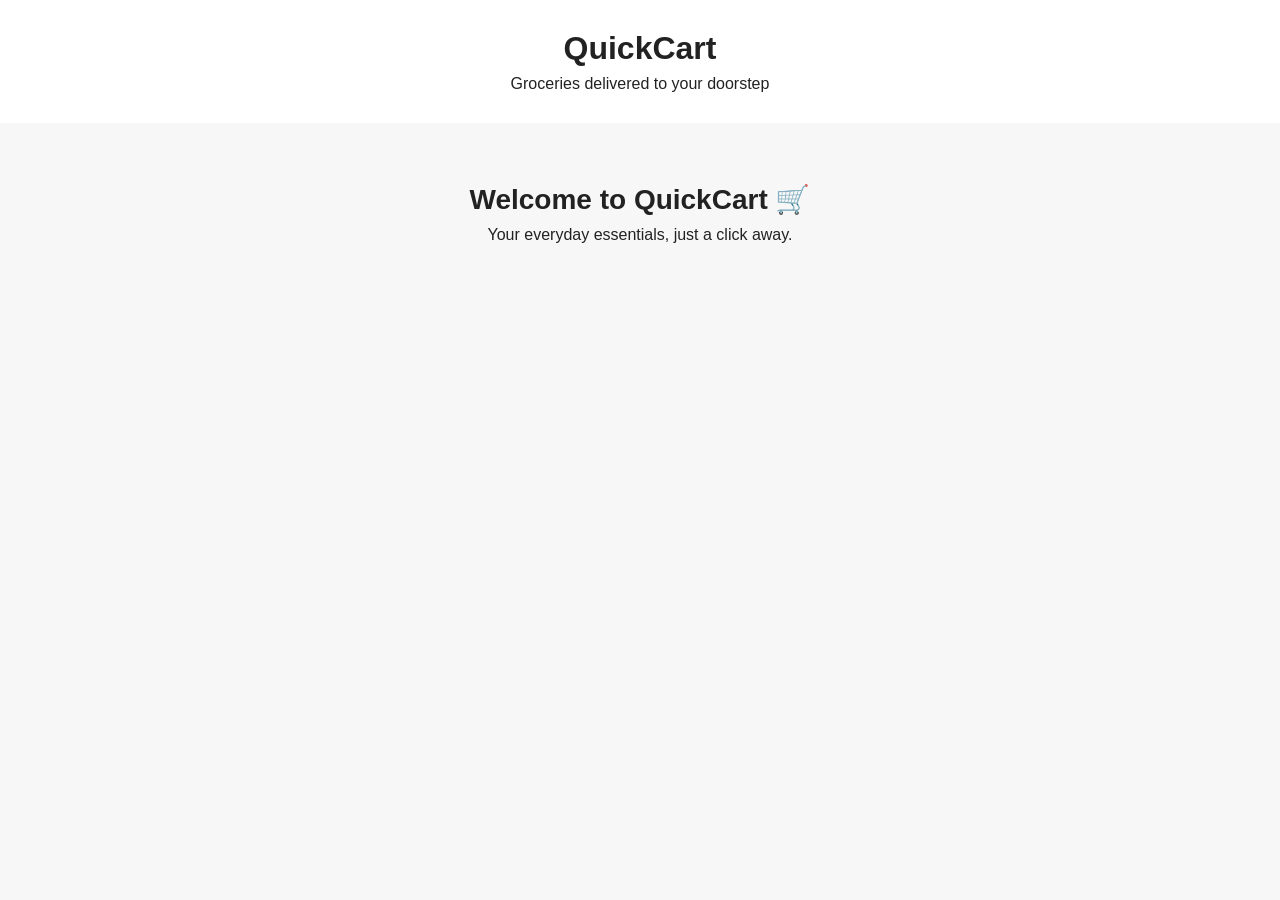
==== index.html @ c40510a3 "Rename homepage to index.html" ====
<!DOCTYPE html>
<html lang="en">
<head>
    <meta charset="UTF-8">
    <meta name="viewport" content="width=device-width, initial-scale=1.0">

    <title>QuickCart - Groceries Delivered Fast</title>

    <link rel="stylesheet" href="style.css">
</head>

<body>

    <header>
        <h1>QuickCart</h1>
        <p>Groceries delivered to your doorstep</p>
    </header>

    <main>
        <h2>Welcome to QuickCart 🛒</h2>
        <p>Your everyday essentials, just a click away.</p>
    </main>

    <script src="script.js"></script>
</body>
</html>
---- style.css ----
* {
    margin: 0;
    padding: 0;
    box-sizing: border-box;
}

body {
    font-family: Arial, sans-serif;
    background-color: #f7f7f7;
    color: #222;
}

header {
    padding: 30px;
    text-align: center;
    background-color: white;
}

header h1 {
    font-size: 32px;
}

header p {
    margin-top: 8px;
}

main {
    text-align: center;
    padding: 60px 20px;
}

main h2 {
    font-size: 28px;
    margin-bottom: 10px;
}
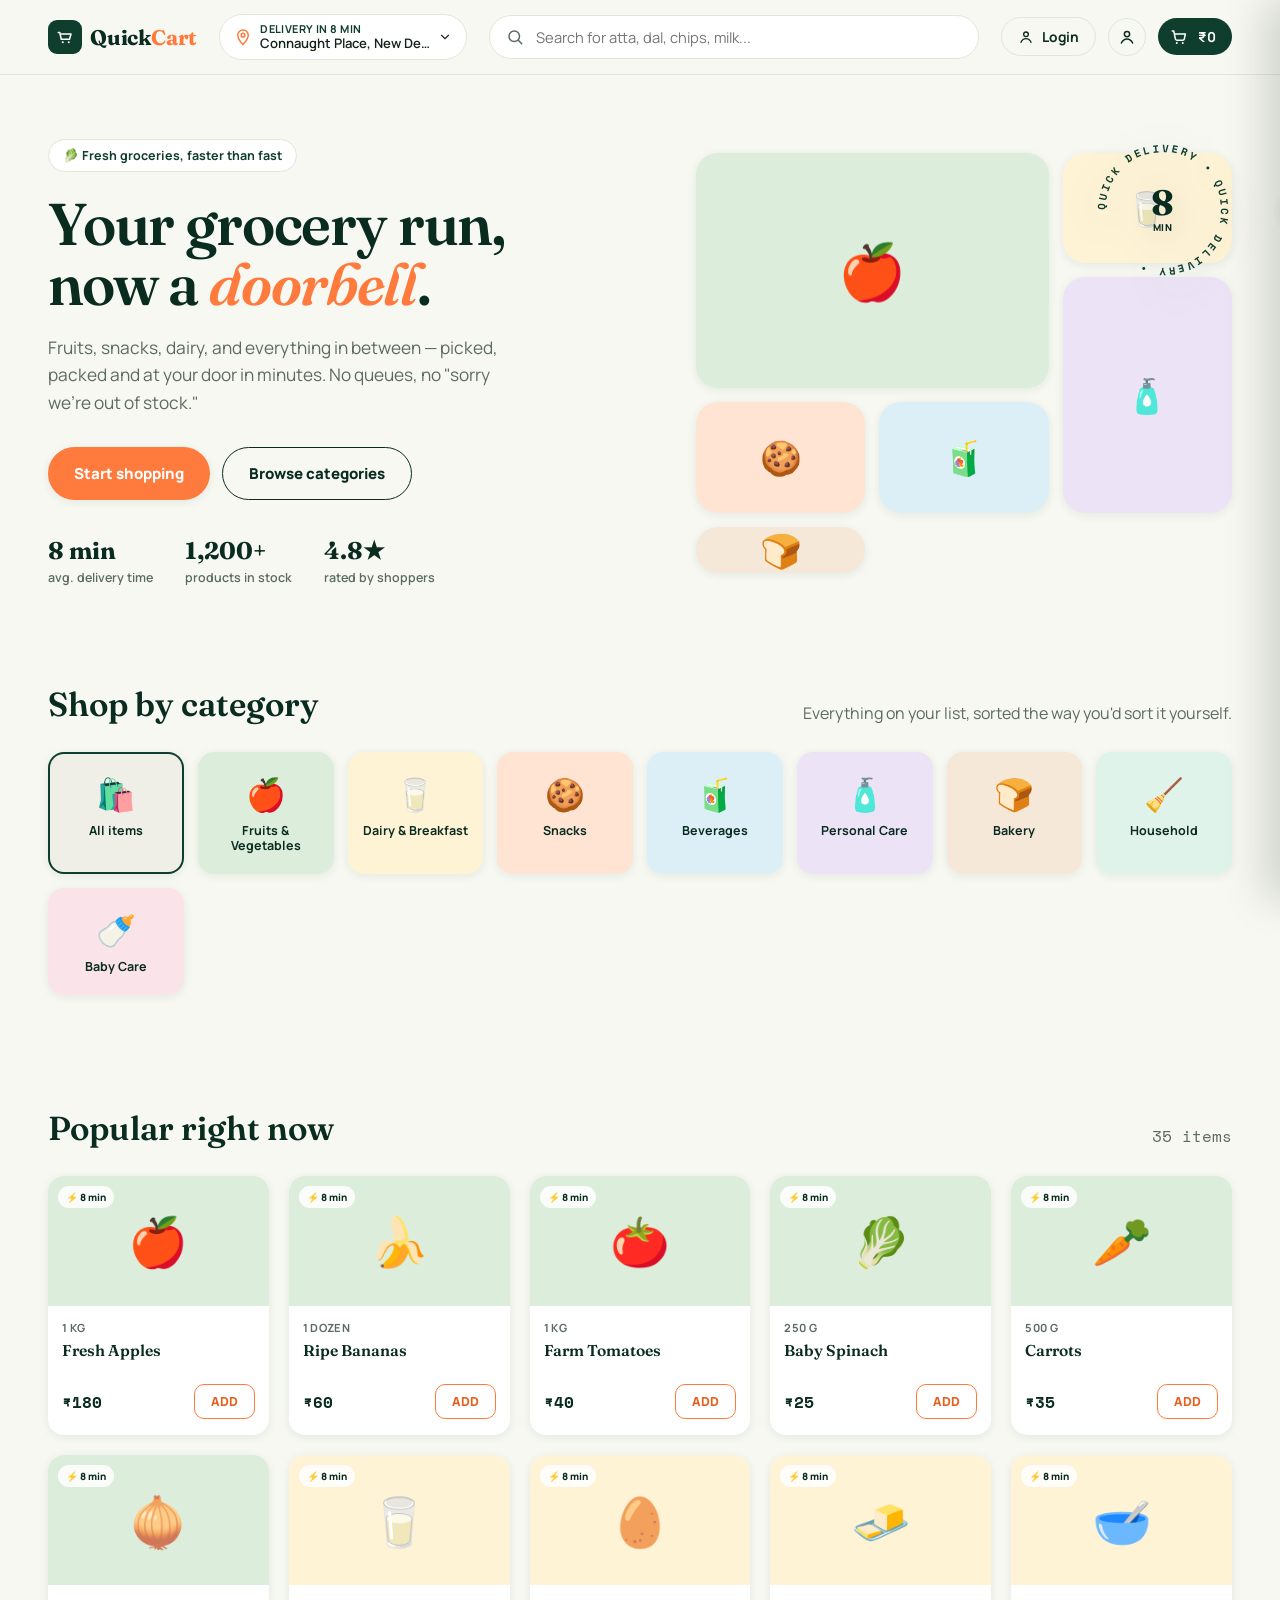
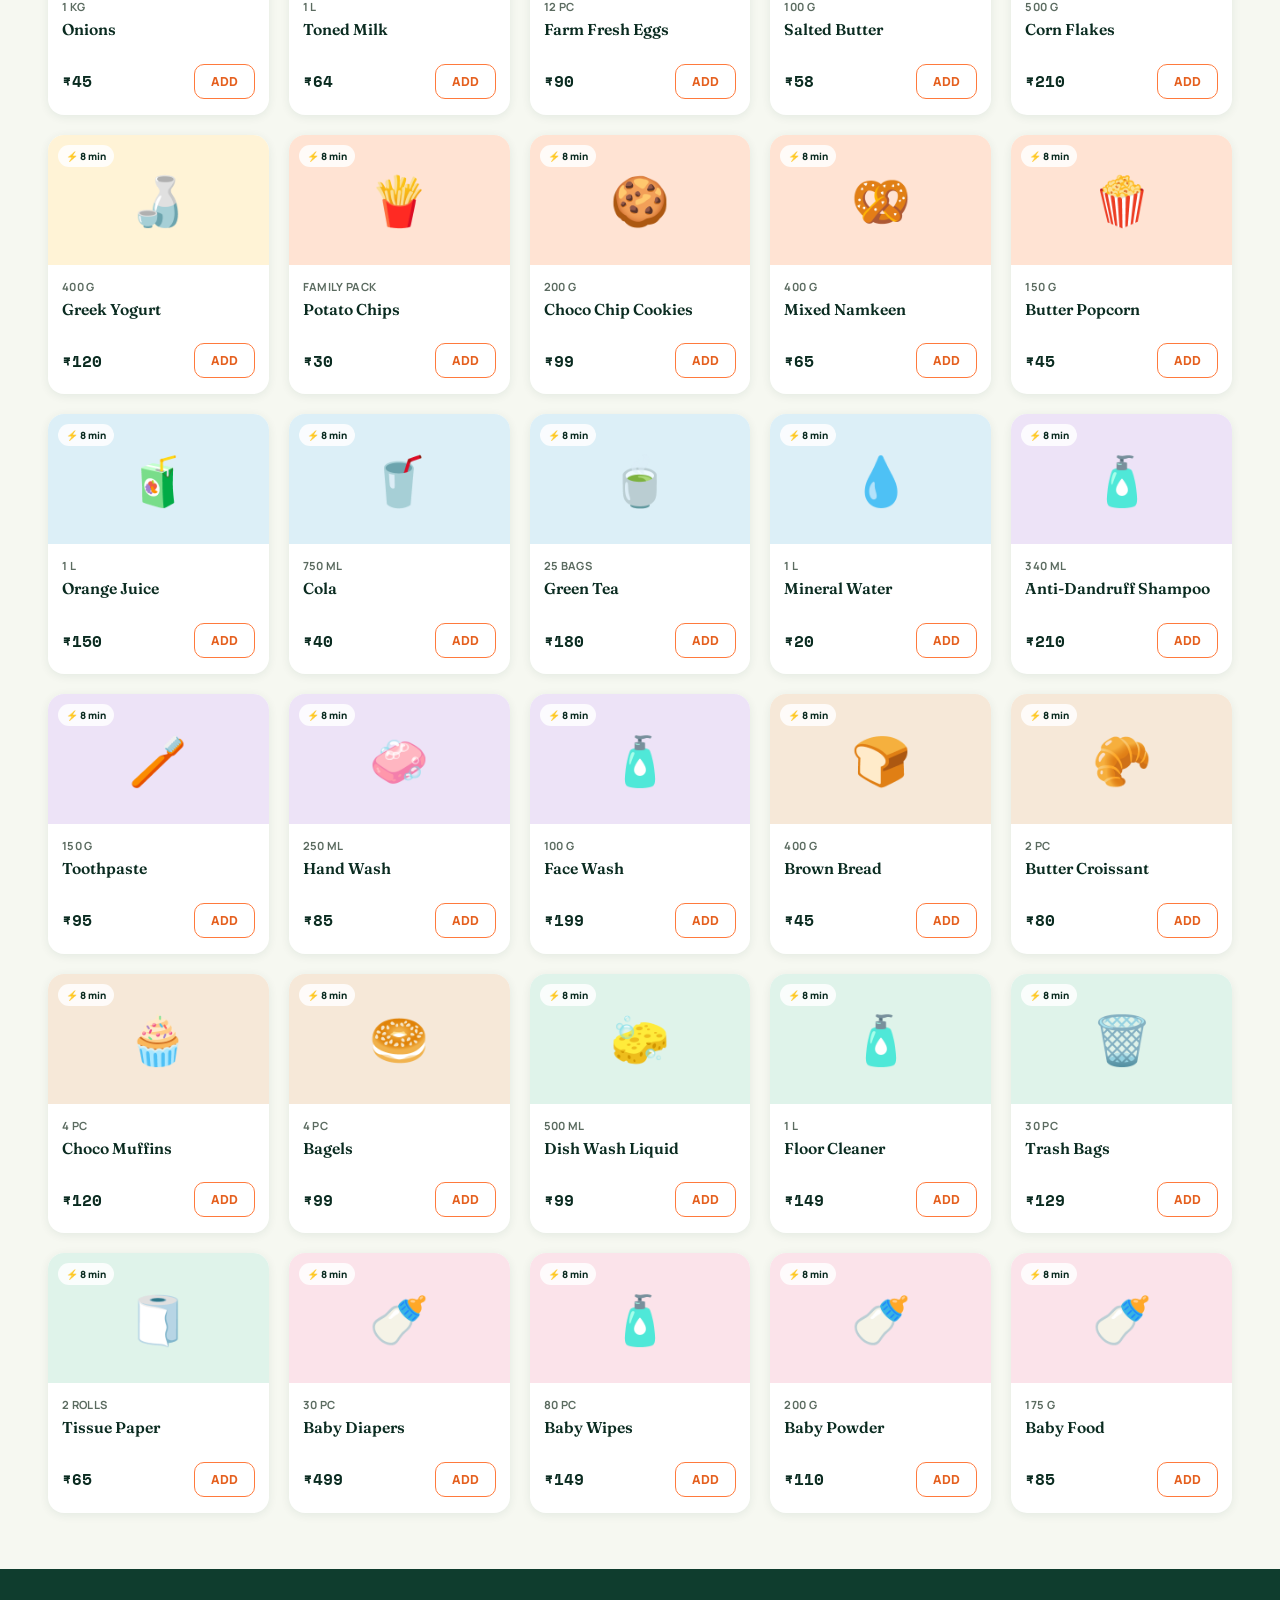
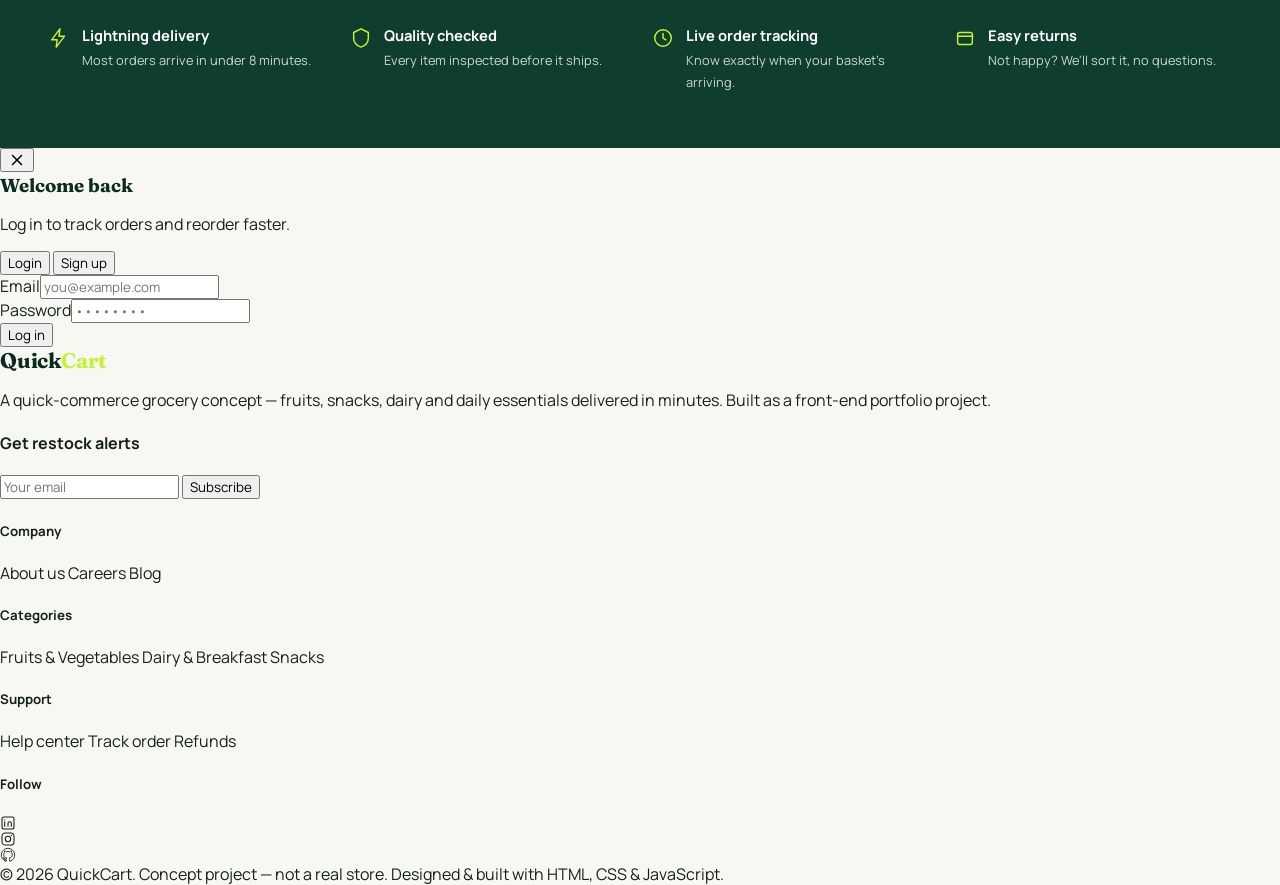
==== commit 301744fb: "Update QuickCart design" ====
--- a/index.html
+++ b/index.html
@@ -1,26 +1,258 @@
 <!DOCTYPE html>
 <html lang="en">
 <head>
-    <meta charset="UTF-8">
-    <meta name="viewport" content="width=device-width, initial-scale=1.0">
-
-    <title>QuickCart - Groceries Delivered Fast</title>
-
-    <link rel="stylesheet" href="style.css">
+<meta charset="UTF-8">
+<meta name="viewport" content="width=device-width, initial-scale=1.0">
+<title>QuickCart — Groceries delivered in minutes</title>
+<meta name="description" content="QuickCart — a quick-commerce grocery delivery concept. Browse categories, add to cart, checkout. Portfolio project.">
+<link rel="preconnect" href="https://fonts.googleapis.com">
+<link rel="preconnect" href="https://fonts.gstatic.com" crossorigin>
+<link href="https://fonts.googleapis.com/css2?family=Fraunces:opsz,wght@9..144,300;9..144,500;9..144,600;9..144,700;9..144,900&family=Manrope:wght@400;500;600;700;800&family=Space+Mono:wght@400;700&display=swap" rel="stylesheet">
+<link rel="stylesheet" href="style.css">
 </head>
-
 <body>
 
-    <header>
-        <h1>QuickCart</h1>
-        <p>Groceries delivered to your doorstep</p>
-    </header>
-
-    <main>
-        <h2>Welcome to QuickCart 🛒</h2>
-        <p>Your everyday essentials, just a click away.</p>
-    </main>
-
-    <script src="script.js"></script>
+<!-- ============ HEADER ============ -->
+<header class="site-header">
+  <div class="header-row">
+    <div class="logo">
+      <div class="logo-mark">
+        <svg width="18" height="18" viewBox="0 0 24 24" fill="none"><path d="M3 6H5L7 15H18L20 8H7" stroke="#fff" stroke-width="2" stroke-linecap="round" stroke-linejoin="round"/><circle cx="9" cy="19" r="1.4" fill="#fff"/><circle cx="17" cy="19" r="1.4" fill="#fff"/></svg>
+      </div>
+      <span class="logo-text">Quick<span>Cart</span></span>
+    </div>
+
+    <div class="location-pill desktop-only" id="locationPill">
+      <svg class="pin" width="18" height="18" viewBox="0 0 24 24" fill="none"><path d="M12 22s7-7.58 7-12.5A7 7 0 0 0 5 9.5C5 14.42 12 22 12 22Z" stroke="currentColor" stroke-width="2"/><circle cx="12" cy="9.5" r="2.4" stroke="currentColor" stroke-width="2"/></svg>
+      <div class="location-text">
+        <span class="eta">Delivery in 8 min</span>
+        <span class="addr" id="locationAddr">Connaught Place, New Delhi</span>
+      </div>
+      <svg width="14" height="14" viewBox="0 0 24 24" fill="none"><path d="M6 9l6 6 6-6" stroke="currentColor" stroke-width="2" stroke-linecap="round"/></svg>
+      <div class="location-dropdown hidden" id="locationDropdown"></div>
+    </div>
+
+    <div class="search-wrap desktop-only">
+      <svg width="18" height="18" viewBox="0 0 24 24" fill="none"><circle cx="11" cy="11" r="7" stroke="currentColor" stroke-width="2"/><path d="M21 21l-4.3-4.3" stroke="currentColor" stroke-width="2" stroke-linecap="round"/></svg>
+      <input type="text" id="searchInput" placeholder="Search for atta, dal, chips, milk...">
+    </div>
+
+    <div class="header-actions">
+      <button class="btn-ghost desktop-only" id="loginBtn">
+        <svg width="16" height="16" viewBox="0 0 24 24" fill="none"><circle cx="12" cy="8" r="3.5" stroke="currentColor" stroke-width="2"/><path d="M4.5 20c1.6-3.6 4.6-5.5 7.5-5.5s5.9 1.9 7.5 5.5" stroke="currentColor" stroke-width="2" stroke-linecap="round"/></svg>
+        Login
+      </button>
+      <button class="btn-ghost mobile-only" id="loginBtnMobile" aria-label="Login" style="padding:9px;">
+        <svg width="18" height="18" viewBox="0 0 24 24" fill="none"><circle cx="12" cy="8" r="3.5" stroke="currentColor" stroke-width="2"/><path d="M4.5 20c1.6-3.6 4.6-5.5 7.5-5.5s5.9 1.9 7.5 5.5" stroke="currentColor" stroke-width="2" stroke-linecap="round"/></svg>
+      </button>
+      <button class="cart-btn" id="cartBtn" aria-label="Open cart">
+        <svg width="18" height="18" viewBox="0 0 24 24" fill="none"><path d="M3 4H5L7.2 14.6a2 2 0 0 0 2 1.6H17a2 2 0 0 0 2-1.5L20.5 8H6" stroke="#fff" stroke-width="2" stroke-linecap="round" stroke-linejoin="round"/><circle cx="9" cy="20" r="1.3" fill="#fff"/><circle cx="17" cy="20" r="1.3" fill="#fff"/></svg>
+        <span class="cart-total" id="cartHeaderTotal">₹0</span>
+        <span class="cart-badge hidden" id="cartBadge">0</span>
+      </button>
+    </div>
+  </div>
+
+  <div class="header-row-mobile">
+    <div class="location-pill mobile-only" id="locationPillMobile" style="flex:1;position:relative;">
+      <svg class="pin" width="18" height="18" viewBox="0 0 24 24" fill="none"><path d="M12 22s7-7.58 7-12.5A7 7 0 0 0 5 9.5C5 14.42 12 22 12 22Z" stroke="currentColor" stroke-width="2"/><circle cx="12" cy="9.5" r="2.4" stroke="currentColor" stroke-width="2"/></svg>
+      <div class="location-text">
+        <span class="eta">8 min delivery</span>
+        <span class="addr" id="locationAddrMobile">Connaught Place, ND</span>
+      </div>
+    </div>
+  </div>
+  <div class="header-row-mobile" style="padding-top:0;">
+    <div class="search-wrap mobile-only" style="flex:1;">
+      <svg width="18" height="18" viewBox="0 0 24 24" fill="none"><circle cx="11" cy="11" r="7" stroke="currentColor" stroke-width="2"/><path d="M21 21l-4.3-4.3" stroke="currentColor" stroke-width="2" stroke-linecap="round"/></svg>
+      <input type="text" id="searchInputMobile" placeholder="Search for atta, dal, chips...">
+    </div>
+  </div>
+</header>
+
+<!-- ============ HERO ============ -->
+<section class="hero">
+  <div class="hero-inner">
+    <div class="hero-copy reveal">
+      <span class="eyebrow">🥬 Fresh groceries, faster than fast</span>
+      <h1>Your grocery run,<br>now a <em>doorbell</em>.</h1>
+      <p class="lede">Fruits, snacks, dairy, and everything in between — picked, packed and at your door in minutes. No queues, no "sorry we're out of stock."</p>
+      <div class="hero-cta">
+        <button class="btn-primary" id="heroShopBtn">Start shopping</button>
+        <button class="btn-secondary" id="heroCatBtn">Browse categories</button>
+      </div>
+      <div class="hero-stats">
+        <div class="stat"><b>8 min</b><span>avg. delivery time</span></div>
+        <div class="stat"><b>1,200+</b><span>products in stock</span></div>
+        <div class="stat"><b>4.8★</b><span>rated by shoppers</span></div>
+      </div>
+    </div>
+    <div class="hero-visual reveal">
+      <div class="visual-grid">
+        <div class="visual-tile" style="background:#DCEEDB;">🍎</div>
+        <div class="visual-tile" style="background:#FFF3D6;">🥛</div>
+        <div class="visual-tile" style="background:#FFE3D3;">🍪</div>
+        <div class="visual-tile" style="background:#DCEFF7;">🧃</div>
+        <div class="visual-tile" style="background:#EDE3F7;">🧴</div>
+        <div class="visual-tile" style="background:#F6E8D8;">🍞</div>
+      </div>
+      <div class="stamp">
+        <svg class="ring" width="150" height="150" viewBox="0 0 150 150">
+          <defs><path id="stampCircle" d="M75,75 m-58,0 a58,58 0 1,1 116,0 a58,58 0 1,1 -116,0"/></defs>
+          <text font-family="Space Mono, monospace" font-size="10.5" font-weight="700" fill="#0F3D2E" letter-spacing="2">
+            <textPath href="#stampCircle">QUICK DELIVERY • QUICK DELIVERY • </textPath>
+          </text>
+        </svg>
+        <div class="core"><b>8</b><span>MIN</span></div>
+      </div>
+    </div>
+  </div>
+</section>
+
+<!-- ============ CATEGORIES ============ -->
+<section id="categoriesSection">
+  <div class="section-head reveal">
+    <h2>Shop by category</h2>
+    <p class="muted">Everything on your list, sorted the way you'd sort it yourself.</p>
+  </div>
+  <div class="category-scroller reveal" id="categoryScroller"></div>
+</section>
+
+<!-- ============ PRODUCTS ============ -->
+<section id="products">
+  <div class="section-head reveal">
+    <h2 id="productsTitle">Popular right now</h2>
+    <span class="muted mono" id="resultsCount"></span>
+  </div>
+  <div class="product-grid reveal" id="productGrid"></div>
+  <p class="no-results hidden" id="noResults">No products match your search — try "milk", "chips" or "juice".</p>
+</section>
+
+<!-- ============ WHY US STRIP ============ -->
+<section class="strip">
+  <div class="strip-inner">
+    <div class="strip-item">
+      <svg width="22" height="22" viewBox="0 0 24 24" fill="none"><path d="M13 2 4 14h6l-1 8 9-12h-6l1-8Z" stroke="currentColor" stroke-width="1.6" stroke-linejoin="round"/></svg>
+      <div><b>Lightning delivery</b><span>Most orders arrive in under 8 minutes.</span></div>
+    </div>
+    <div class="strip-item">
+      <svg width="22" height="22" viewBox="0 0 24 24" fill="none"><path d="M12 2 4 6v6c0 5 3.5 8.5 8 10 4.5-1.5 8-5 8-10V6l-8-4Z" stroke="currentColor" stroke-width="1.6" stroke-linejoin="round"/></svg>
+      <div><b>Quality checked</b><span>Every item inspected before it ships.</span></div>
+    </div>
+    <div class="strip-item">
+      <svg width="22" height="22" viewBox="0 0 24 24" fill="none"><circle cx="12" cy="12" r="9" stroke="currentColor" stroke-width="1.6"/><path d="M12 7v5l3.2 2" stroke="currentColor" stroke-width="1.6" stroke-linecap="round"/></svg>
+      <div><b>Live order tracking</b><span>Know exactly when your basket's arriving.</span></div>
+    </div>
+    <div class="strip-item">
+      <svg width="22" height="22" viewBox="0 0 24 24" fill="none"><path d="M3 10h18M6 6h12a2 2 0 0 1 2 2v9a2 2 0 0 1-2 2H6a2 2 0 0 1-2-2V8a2 2 0 0 1 2-2Z" stroke="currentColor" stroke-width="1.6"/></svg>
+      <div><b>Easy returns</b><span>Not happy? We'll sort it, no questions.</span></div>
+    </div>
+  </div>
+</section>
+
+<!-- ============ CART DRAWER ============ -->
+<div class="overlay" id="overlay"></div>
+<aside class="cart-drawer" id="cartDrawer" aria-label="Shopping cart">
+  <div class="drawer-head">
+    <h3>Your cart</h3>
+    <button id="closeCart" aria-label="Close cart">
+      <svg width="20" height="20" viewBox="0 0 24 24" fill="none"><path d="M6 6l12 12M18 6 6 18" stroke="currentColor" stroke-width="2" stroke-linecap="round"/></svg>
+    </button>
+  </div>
+  <div class="drawer-items hidden" id="drawerItems"></div>
+  <div class="drawer-empty" id="drawerEmpty">
+    <div class="emoji-big">🛒</div>
+    <h4 style="margin:0;font-family:'Fraunces',serif;">Your cart is empty</h4>
+    <p>Add fruits, snacks or a midnight ice-cream — we'll get it there fast.</p>
+    <button class="btn-primary" id="drawerShopBtn">Start shopping</button>
+  </div>
+  <div class="drawer-summary hidden" id="drawerSummary">
+    <div class="srow"><span>Subtotal</span><b id="sumSubtotal">₹0</b></div>
+    <div class="srow"><span>Delivery fee</span><b id="sumDelivery">₹0</b></div>
+    <div class="srow"><span>Handling fee</span><b id="sumHandling">₹0</b></div>
+    <div class="srow total"><span>To pay</span><b id="sumTotal">₹0</b></div>
+    <button class="checkout-btn" id="checkoutBtn">Proceed to checkout — ₹<span id="checkoutTotal">0</span></button>
+  </div>
+</aside>
+
+<div class="mobile-cart-bar hidden" id="mobileCartBar">
+  <span id="mobileCartInfo">0 items · ₹0</span>
+  <button id="mobileCartBtn">View cart</button>
+</div>
+
+<!-- ============ LOGIN MODAL ============ -->
+<div class="modal" id="loginModal">
+  <div class="modal-box">
+    <button class="modal-close" id="modalClose" aria-label="Close">
+      <svg width="18" height="18" viewBox="0 0 24 24" fill="none"><path d="M6 6l12 12M18 6 6 18" stroke="currentColor" stroke-width="2" stroke-linecap="round"/></svg>
+    </button>
+    <h3 id="modalTitle">Welcome back</h3>
+    <p class="sub" id="modalSub">Log in to track orders and reorder faster.</p>
+    <div class="modal-tabs">
+      <button class="active" id="tabLogin">Login</button>
+      <button id="tabSignup">Sign up</button>
+    </div>
+    <form id="loginForm">
+      <div class="field"><label>Email</label><input type="email" placeholder="you@example.com" required></div>
+      <div class="field"><label>Password</label><input type="password" placeholder="••••••••" required></div>
+      <button type="submit" class="modal-submit" id="modalSubmitBtn">Log in</button>
+    </form>
+  </div>
+</div>
+
+<!-- ============ FOOTER ============ -->
+<footer class="site-footer">
+  <div class="footer-top">
+    <div class="footer-brand">
+      <span class="logo-text">Quick<span style="color:var(--lime);">Cart</span></span>
+      <p>A quick-commerce grocery concept — fruits, snacks, dairy and daily essentials delivered in minutes. Built as a front-end portfolio project.</p>
+    </div>
+    <div class="footer-newsletter">
+      <h4>Get restock alerts</h4>
+      <form class="newsletter-form" id="newsletterForm">
+        <input type="email" placeholder="Your email" required>
+        <button type="submit">Subscribe</button>
+      </form>
+    </div>
+  </div>
+
+  <div class="footer-links">
+    <div class="footer-col">
+      <h5>Company</h5>
+      <a href="#">About us</a>
+      <a href="#">Careers</a>
+      <a href="#">Blog</a>
+    </div>
+    <div class="footer-col">
+      <h5>Categories</h5>
+      <a href="#categoriesSection">Fruits &amp; Vegetables</a>
+      <a href="#categoriesSection">Dairy &amp; Breakfast</a>
+      <a href="#categoriesSection">Snacks</a>
+    </div>
+    <div class="footer-col">
+      <h5>Support</h5>
+      <a href="#">Help center</a>
+      <a href="#">Track order</a>
+      <a href="#">Refunds</a>
+    </div>
+    <div class="footer-col">
+      <h5>Follow</h5>
+      <div class="footer-social">
+        <a href="#" aria-label="LinkedIn"><svg width="16" height="16" viewBox="0 0 24 24" fill="none"><rect x="3" y="3" width="18" height="18" rx="3" stroke="currentColor" stroke-width="1.6"/><path d="M7 10v7M7 7.2v.1M12 17v-4.5c0-1.4 1-2.5 2.4-2.5S17 11.1 17 12.5V17" stroke="currentColor" stroke-width="1.6" stroke-linecap="round"/></svg></a>
+        <a href="#" aria-label="Instagram"><svg width="16" height="16" viewBox="0 0 24 24" fill="none"><rect x="3" y="3" width="18" height="18" rx="5" stroke="currentColor" stroke-width="1.6"/><circle cx="12" cy="12" r="4" stroke="currentColor" stroke-width="1.6"/><circle cx="17.2" cy="6.8" r="1" fill="currentColor"/></svg></a>
+        <a href="#" aria-label="GitHub"><svg width="16" height="16" viewBox="0 0 24 24" fill="none"><path d="M12 2a10 10 0 0 0-3.16 19.5c.5.1.68-.22.68-.48v-1.7c-2.78.6-3.37-1.34-3.37-1.34-.46-1.16-1.11-1.47-1.11-1.47-.9-.62.07-.6.07-.6 1 .07 1.53 1.03 1.53 1.03.9 1.52 2.34 1.08 2.91.83.09-.65.35-1.08.63-1.33-2.22-.25-4.56-1.11-4.56-4.94 0-1.09.39-1.98 1.03-2.68-.1-.25-.45-1.27.1-2.65 0 0 .84-.27 2.75 1.02a9.5 9.5 0 0 1 5 0c1.91-1.3 2.75-1.02 2.75-1.02.55 1.38.2 2.4.1 2.65.64.7 1.03 1.59 1.03 2.68 0 3.84-2.35 4.68-4.58 4.93.36.31.68.92.68 1.85v2.74c0 .27.18.58.69.48A10 10 0 0 0 12 2Z" stroke="currentColor" stroke-width="1.3" stroke-linejoin="round"/></svg></a>
+      </div>
+    </div>
+  </div>
+
+  <div class="footer-bottom">
+    <span>© 2026 QuickCart. Concept project — not a real store.</span>
+    <span>Designed &amp; built with HTML, CSS &amp; JavaScript.</span>
+  </div>
+</footer>
+
+<div class="toast-container" id="toastContainer"></div>
+
+<script src="style.js"></script>
 </body>
 </html>
--- a/style.css
+++ b/style.css
@@ -1,35 +1,280 @@
-* {
-    margin: 0;
-    padding: 0;
-    box-sizing: border-box;
-}
-
-body {
-    font-family: Arial, sans-serif;
-    background-color: #f7f7f7;
-    color: #222;
-}
-
-header {
-    padding: 30px;
-    text-align: center;
-    background-color: white;
-}
-
-header h1 {
-    font-size: 32px;
-}
-
-header p {
-    margin-top: 8px;
-}
-
-main {
-    text-align: center;
-    padding: 60px 20px;
-}
-
-main h2 {
-    font-size: 28px;
-    margin-bottom: 10px;
-}+:root{
+  --bg:#F6F8F1;
+  --paper:#FFFFFF;
+  --ink:#152219;
+  --muted:#5B6B60;
+  --line:#E1E6D9;
+  --forest:#0F3D2E;
+  --forest-light:#1E5C42;
+  --forest-dark:#0A2B20;
+  --citrus:#FF7A3D;
+  --citrus-dark:#E5601F;
+  --lime:#C6F135;
+  --sun:#FFC94A;
+  --radius-s:10px;
+  --radius-m:16px;
+  --radius-l:28px;
+  --shadow-s:0 2px 10px rgba(15,61,46,0.08);
+  --shadow-m:0 14px 34px rgba(15,61,46,0.16);
+  --container:1240px;
+}
+
+*,*::before,*::after{box-sizing:border-box;}
+html{scroll-behavior:smooth;}
+body{
+  margin:0;
+  background:var(--bg);
+  color:var(--ink);
+  font-family:'Manrope',sans-serif;
+  -webkit-font-smoothing:antialiased;
+}
+img,svg{display:block;max-width:100%;}
+button{font-family:inherit;cursor:pointer;}
+input{font-family:inherit;}
+a{color:inherit;text-decoration:none;}
+.hidden{display:none !important;}
+.muted{color:var(--muted);}
+.mono{font-family:'Space Mono',monospace;}
+.container{max-width:var(--container);margin:0 auto;padding:0 28px;}
+.desktop-only{display:block;}
+.mobile-only{display:none;}
+
+h1,h2,h3{font-family:'Fraunces',serif;margin:0;color:var(--forest-dark);}
+
+button:focus-visible, a:focus-visible, input:focus-visible{
+  outline:3px solid var(--citrus);
+  outline-offset:2px;
+}
+
+/* ---------- HEADER ---------- */
+.site-header{
+  position:sticky;top:0;z-index:60;
+  background:rgba(246,248,241,0.92);
+  backdrop-filter:blur(10px);
+  border-bottom:1px solid var(--line);
+}
+.header-row{
+  max-width:var(--container);margin:0 auto;padding:14px 28px;
+  display:flex;align-items:center;gap:22px;
+}
+.logo{display:flex;align-items:center;gap:8px;flex-shrink:0;}
+.logo-mark{
+  width:34px;height:34px;border-radius:9px;background:var(--forest);
+  display:flex;align-items:center;justify-content:center;
+}
+.logo-text{font-family:'Fraunces',serif;font-weight:700;font-size:1.32rem;letter-spacing:-0.01em;color:var(--forest-dark);}
+.logo-text span{color:var(--citrus);}
+
+.location-pill{
+  display:flex;align-items:center;gap:8px;background:var(--paper);
+  border:1px solid var(--line);border-radius:999px;padding:8px 14px;
+  cursor:pointer;flex-shrink:0;position:relative;transition:border-color .2s;
+}
+.location-pill:hover{border-color:var(--forest-light);}
+.location-pill .pin{color:var(--citrus);flex-shrink:0;}
+.location-text{display:flex;flex-direction:column;line-height:1.15;}
+.location-text .eta{font-size:.68rem;font-weight:700;color:var(--forest);text-transform:uppercase;letter-spacing:.04em;}
+.location-text .addr{font-size:.82rem;font-weight:600;max-width:170px;overflow:hidden;text-overflow:ellipsis;white-space:nowrap;}
+.location-dropdown{
+  position:absolute;top:calc(100% + 10px);left:0;background:var(--paper);
+  border:1px solid var(--line);border-radius:var(--radius-m);box-shadow:var(--shadow-m);
+  min-width:260px;padding:8px;z-index:80;
+}
+.location-dropdown button{
+  display:block;width:100%;text-align:left;background:none;border:none;
+  padding:10px 12px;border-radius:10px;font-size:.86rem;color:var(--ink);
+}
+.location-dropdown button:hover{background:var(--bg);}
+
+.search-wrap{
+  flex:1;display:flex;align-items:center;gap:10px;background:var(--paper);
+  border:1px solid var(--line);border-radius:999px;padding:10px 16px;
+  transition:border-color .2s, box-shadow .2s;
+}
+.search-wrap:focus-within{border-color:var(--forest-light);box-shadow:0 0 0 4px rgba(30,92,66,.08);}
+.search-wrap svg{flex-shrink:0;color:var(--muted);}
+.search-wrap input{border:none;outline:none;background:none;width:100%;font-size:.92rem;color:var(--ink);}
+
+.header-actions{display:flex;align-items:center;gap:12px;flex-shrink:0;}
+.btn-ghost{
+  display:flex;align-items:center;gap:8px;background:none;border:1.5px solid var(--line);
+  border-radius:999px;padding:9px 16px;font-weight:700;font-size:.86rem;color:var(--forest-dark);
+  transition:border-color .2s, background .2s;
+}
+.btn-ghost:hover{border-color:var(--forest-light);background:var(--paper);}
+
+.cart-btn{
+  position:relative;display:flex;align-items:center;gap:10px;background:var(--forest);
+  color:#fff;border:none;border-radius:999px;padding:9px 16px 9px 12px;font-weight:700;font-size:.86rem;
+  transition:transform .15s;
+}
+.cart-btn:hover{transform:translateY(-1px);}
+.cart-badge{
+  position:absolute;top:-6px;right:-6px;background:var(--citrus);color:#fff;
+  font-size:.66rem;font-weight:800;min-width:18px;height:18px;border-radius:999px;
+  display:flex;align-items:center;justify-content:center;padding:0 4px;
+  box-shadow:0 0 0 2px var(--bg);
+}
+@keyframes pop{0%{transform:scale(1)}50%{transform:scale(1.25)}100%{transform:scale(1)}}
+.cart-btn.pulse .cart-badge{animation:pop .4s ease;}
+
+.header-row-mobile{display:none;}
+
+/* ---------- HERO ---------- */
+.hero{padding:64px 0 40px;overflow:hidden;}
+.hero-inner{
+  max-width:var(--container);margin:0 auto;padding:0 28px;
+  display:grid;grid-template-columns:1.05fr .95fr;gap:56px;align-items:center;
+}
+.eyebrow{
+  display:inline-flex;align-items:center;gap:8px;background:#fff;border:1px solid var(--line);
+  padding:7px 14px;border-radius:999px;font-size:.78rem;font-weight:700;color:var(--forest);
+  margin-bottom:22px;
+}
+.hero h1{
+  font-size:clamp(2.5rem,4.6vw,4rem);font-weight:600;line-height:1.02;letter-spacing:-0.02em;margin-bottom:20px;
+}
+.hero h1 em{font-style:italic;color:var(--citrus);}
+.hero p.lede{font-size:1.08rem;color:var(--muted);max-width:460px;line-height:1.6;margin-bottom:30px;}
+.hero-cta{display:flex;gap:12px;margin-bottom:36px;flex-wrap:wrap;}
+.btn-primary{
+  background:var(--citrus);color:#fff;border:none;border-radius:999px;padding:15px 26px;
+  font-weight:800;font-size:.94rem;box-shadow:var(--shadow-s);transition:transform .15s, background .2s;
+}
+.btn-primary:hover{background:var(--citrus-dark);transform:translateY(-2px);}
+.btn-secondary{
+  background:none;color:var(--forest-dark);border:1.5px solid var(--forest-dark);border-radius:999px;
+  padding:15px 26px;font-weight:800;font-size:.94rem;transition:background .2s,color .2s;
+}
+.btn-secondary:hover{background:var(--forest-dark);color:#fff;}
+.hero-stats{display:flex;gap:32px;flex-wrap:wrap;}
+.hero-stats .stat b{display:block;font-family:'Fraunces',serif;font-size:1.5rem;color:var(--forest-dark);}
+.hero-stats .stat span{font-size:.78rem;color:var(--muted);font-weight:600;}
+
+.hero-visual{position:relative;height:420px;}
+.visual-grid{
+  position:absolute;inset:0;display:grid;grid-template-columns:repeat(3,1fr);
+  grid-template-rows:repeat(3,1fr);gap:14px;
+}
+.visual-tile{
+  border-radius:22px;display:flex;align-items:center;justify-content:center;font-size:2.1rem;
+  box-shadow:var(--shadow-s);
+}
+.visual-tile:nth-child(1){grid-column:1/3;grid-row:1/3;font-size:3.4rem;}
+.visual-tile:nth-child(5){grid-row:2/4;}
+
+.stamp{
+  position:absolute;width:150px;height:150px;top:-18px;right:-6px;
+  filter:drop-shadow(0 10px 18px rgba(15,61,46,.25));
+}
+.stamp .ring{animation:spin 14s linear infinite;transform-origin:75px 75px;}
+@keyframes spin{to{transform:rotate(360deg);}}
+.stamp .core{
+  position:absolute;inset:0;display:flex;flex-direction:column;align-items:center;justify-content:center;
+  color:var(--forest-dark);
+}
+.stamp .core b{font-family:'Fraunces',serif;font-size:2.2rem;line-height:1;}
+.stamp .core span{font-size:.6rem;font-weight:800;letter-spacing:.1em;}
+
+/* ---------- SECTIONS COMMON ---------- */
+section{padding:56px 0;}
+.section-head{
+  max-width:var(--container);margin:0 auto 28px;padding:0 28px;
+  display:flex;justify-content:space-between;align-items:flex-end;gap:16px;flex-wrap:wrap;
+}
+.section-head h2{font-size:clamp(1.6rem,2.6vw,2.1rem);font-weight:600;}
+.section-head p{margin:6px 0 0;color:var(--muted);}
+
+.reveal{opacity:0;transform:translateY(22px);transition:opacity .6s ease, transform .6s ease;}
+.reveal.in-view{opacity:1;transform:translateY(0);}
+
+/* ---------- CATEGORIES ---------- */
+.category-scroller{
+  max-width:var(--container);margin:0 auto;padding:0 28px;
+  display:grid;grid-template-columns:repeat(8,1fr);gap:14px;
+}
+.cat-tile{
+  background:var(--paper);border:2px solid transparent;border-radius:var(--radius-m);
+  padding:18px 10px;display:flex;flex-direction:column;align-items:center;gap:8px;
+  text-align:center;transition:transform .18s ease, border-color .18s ease, box-shadow .18s ease;
+  box-shadow:var(--shadow-s);
+}
+.cat-tile:hover{transform:translateY(-4px);box-shadow:var(--shadow-m);}
+.cat-tile.active{border-color:var(--forest);}
+.cat-tile .cat-emoji{font-size:2rem;}
+.cat-tile .cat-name{font-size:.78rem;font-weight:700;color:var(--forest-dark);line-height:1.2;}
+
+/* ---------- PRODUCTS ---------- */
+.product-grid{
+  max-width:var(--container);margin:0 auto;padding:0 28px;
+  display:grid;grid-template-columns:repeat(auto-fill,minmax(215px,1fr));gap:20px;
+}
+.product-card{
+  background:var(--paper);border-radius:var(--radius-m);overflow:hidden;box-shadow:var(--shadow-s);
+  transition:transform .2s ease, box-shadow .2s ease;display:flex;flex-direction:column;
+}
+.product-card:hover{transform:translateY(-5px);box-shadow:var(--shadow-m);}
+.product-media{
+  position:relative;height:130px;display:flex;align-items:center;justify-content:center;font-size:3rem;
+}
+.mini-badge{
+  position:absolute;top:10px;left:10px;background:rgba(255,255,255,.85);color:var(--forest-dark);
+  font-size:.62rem;font-weight:800;padding:4px 8px;border-radius:999px;
+}
+.product-body{padding:14px 14px 16px;display:flex;flex-direction:column;gap:6px;flex:1;}
+.product-body .unit{font-size:.7rem;color:var(--muted);font-weight:700;text-transform:uppercase;letter-spacing:.03em;}
+.product-body h3{font-size:.98rem;font-weight:600;line-height:1.25;min-height:2.4em;}
+.product-footer{margin-top:auto;display:flex;align-items:center;justify-content:space-between;gap:8px;}
+.price{font-family:'Space Mono',monospace;font-weight:700;font-size:1.02rem;color:var(--forest-dark);}
+.add-btn{
+  background:#fff;border:1.5px solid var(--citrus);color:var(--citrus-dark);font-weight:800;
+  font-size:.78rem;padding:8px 16px;border-radius:10px;transition:background .18s,color .18s;
+}
+.add-btn:hover{background:var(--citrus);color:#fff;}
+.stepper{
+  display:flex;align-items:center;gap:0;background:var(--citrus);border-radius:10px;overflow:hidden;
+}
+.stepper button{
+  background:none;border:none;color:#fff;font-weight:800;font-size:1rem;width:28px;height:32px;
+}
+.stepper button:hover{background:rgba(255,255,255,.18);}
+.stepper .qty{color:#fff;font-weight:800;font-family:'Space Mono',monospace;font-size:.84rem;min-width:18px;text-align:center;}
+
+.no-results{max-width:var(--container);margin:20px auto;padding:0 28px;color:var(--muted);}
+
+/* ---------- WHY US STRIP ---------- */
+.strip{background:var(--forest);color:#fff;}
+.strip-inner{
+  max-width:var(--container);margin:0 auto;padding:0 28px;
+  display:grid;grid-template-columns:repeat(4,1fr);gap:24px;
+}
+.strip-item{display:flex;gap:12px;align-items:flex-start;}
+.strip-item svg{flex-shrink:0;color:var(--lime);margin-top:2px;}
+.strip-item b{display:block;font-size:.92rem;margin-bottom:3px;}
+.strip-item span{font-size:.8rem;color:#C9DAD0;}
+
+/* ---------- CART DRAWER ---------- */
+.overlay{
+  position:fixed;inset:0;background:rgba(10,20,15,.45);z-index:90;
+  opacity:0;pointer-events:none;transition:opacity .25s ease;
+}
+.overlay.open{opacity:1;pointer-events:auto;}
+.cart-drawer{
+  position:fixed;top:0;right:0;height:100%;width:420px;max-width:92vw;background:var(--bg);
+  z-index:95;transform:translateX(100%);transition:transform .3s ease;
+  display:flex;flex-direction:column;box-shadow:-16px 0 40px rgba(0,0,0,.15);
+}
+.cart-drawer.open{transform:translateX(0);}
+.drawer-head{
+  display:flex;align-items:center;justify-content:space-between;padding:20px 22px;
+  border-bottom:1px solid var(--line);background:var(--paper);
+}
+.drawer-head h3{font-size:1.2rem;}
+.drawer-head button{background:none;border:none;color:var(--muted);}
+.drawer-items{flex:1;overflow-y:auto;padding:14px 22px;}
+.drawer-row{display:flex;align-items:center;gap:12px;padding:12px 0;border-bottom:1px solid var(--line);}
+.drawer-row .dmedia{width:52px;height:52px;border-radius:12px;display:flex;align-items:center;justify-content:center;font-size:1.5rem;flex-shrink:0;}
+.drawer-row .dinfo{flex:1;min-width:0;}
+.drawer-row .dinfo h4{margin:0;font-size:.88rem;font-weight:700;color:var(--forest-dark);white-space:nowrap;overflow:hidden;text-overflow:ellipsis;}
+.drawer-row .dinfo .dprice{font-family:'Space Mono',monospace;font-size:.8rem;color:var(--muted);}
+.drawer-row
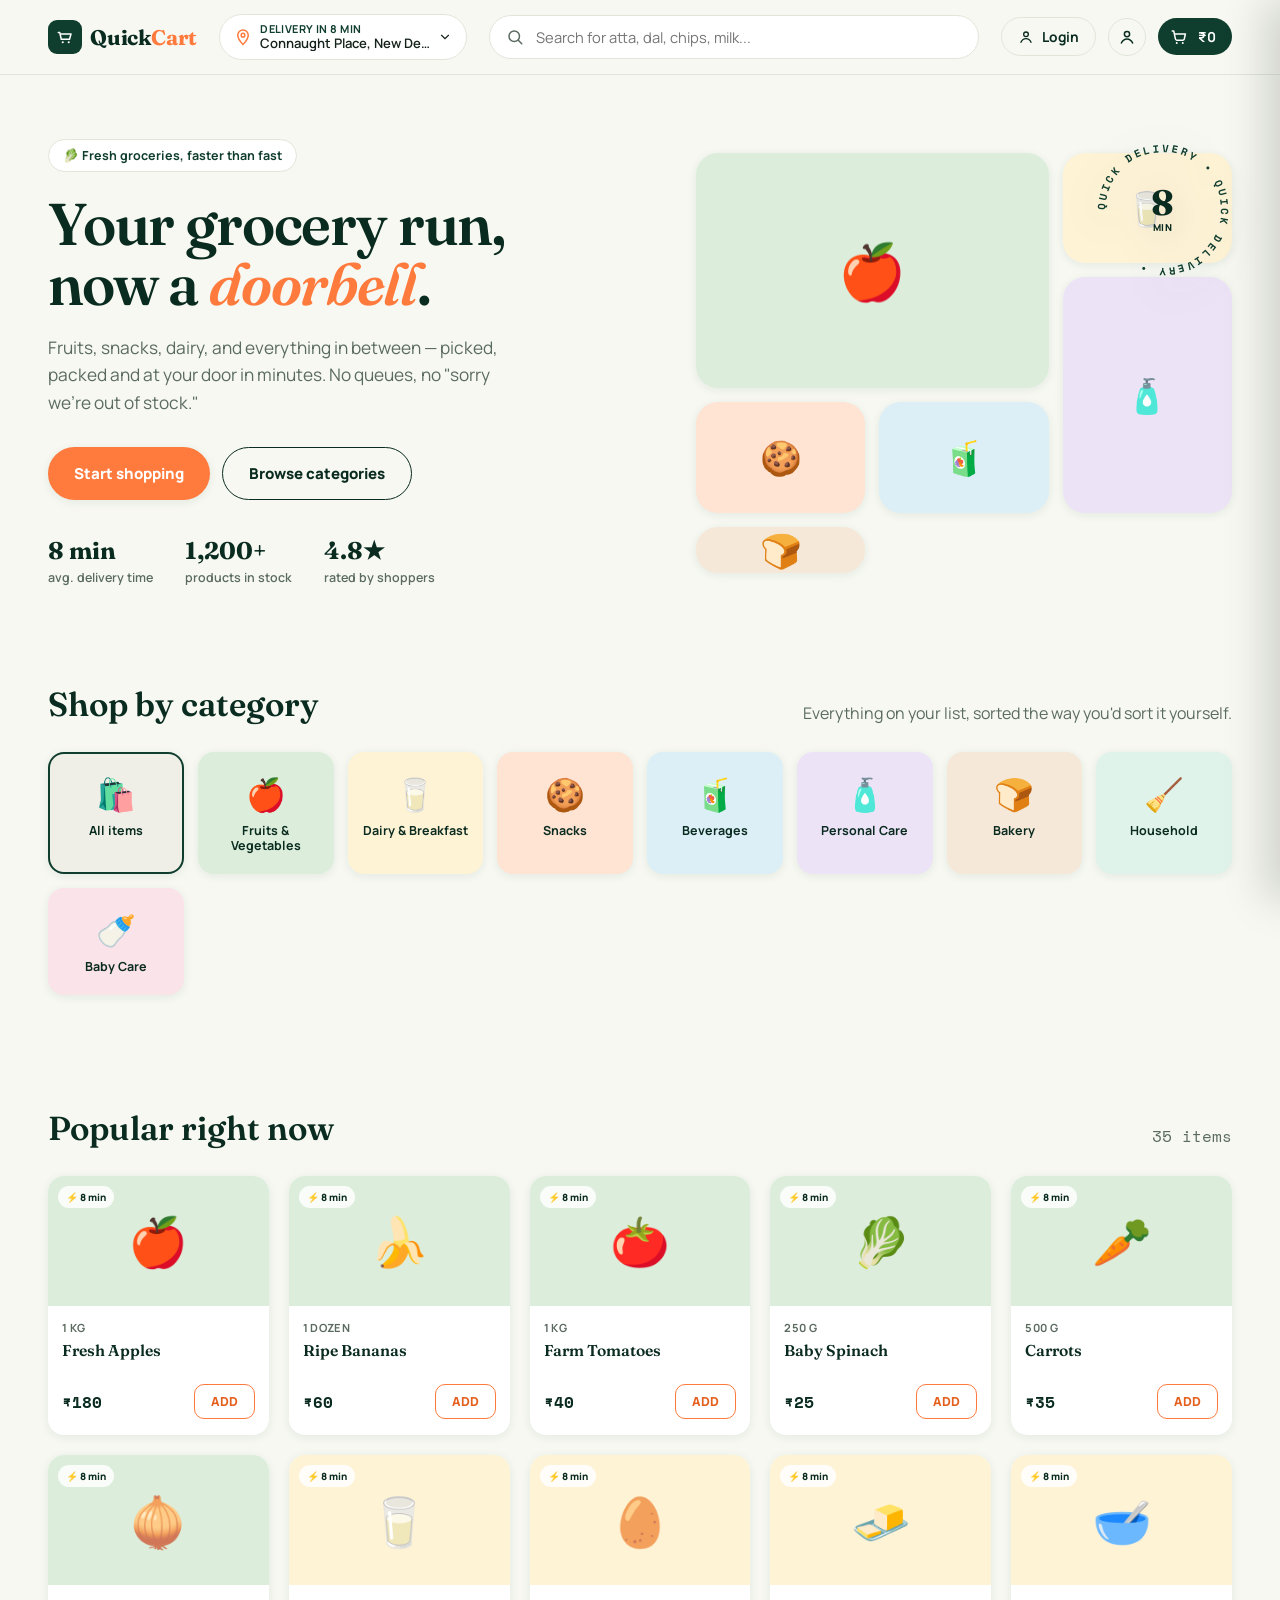
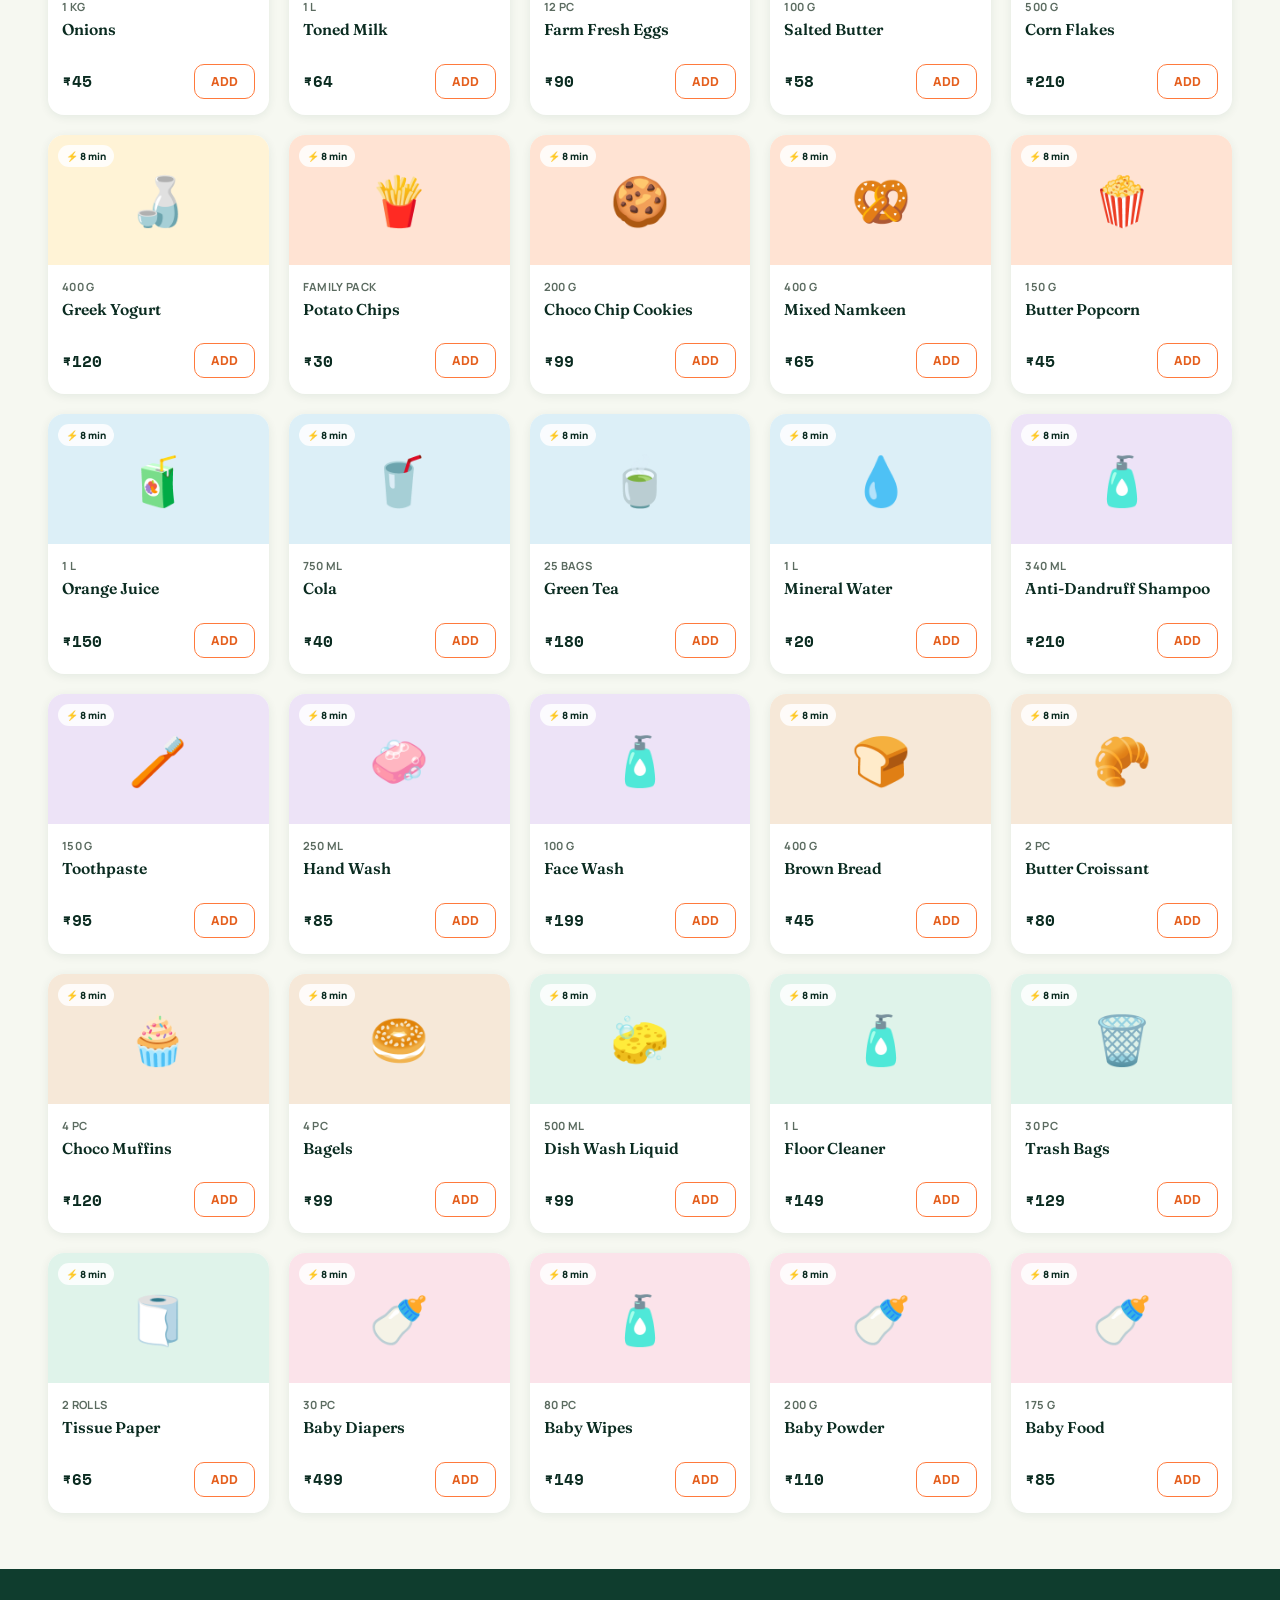
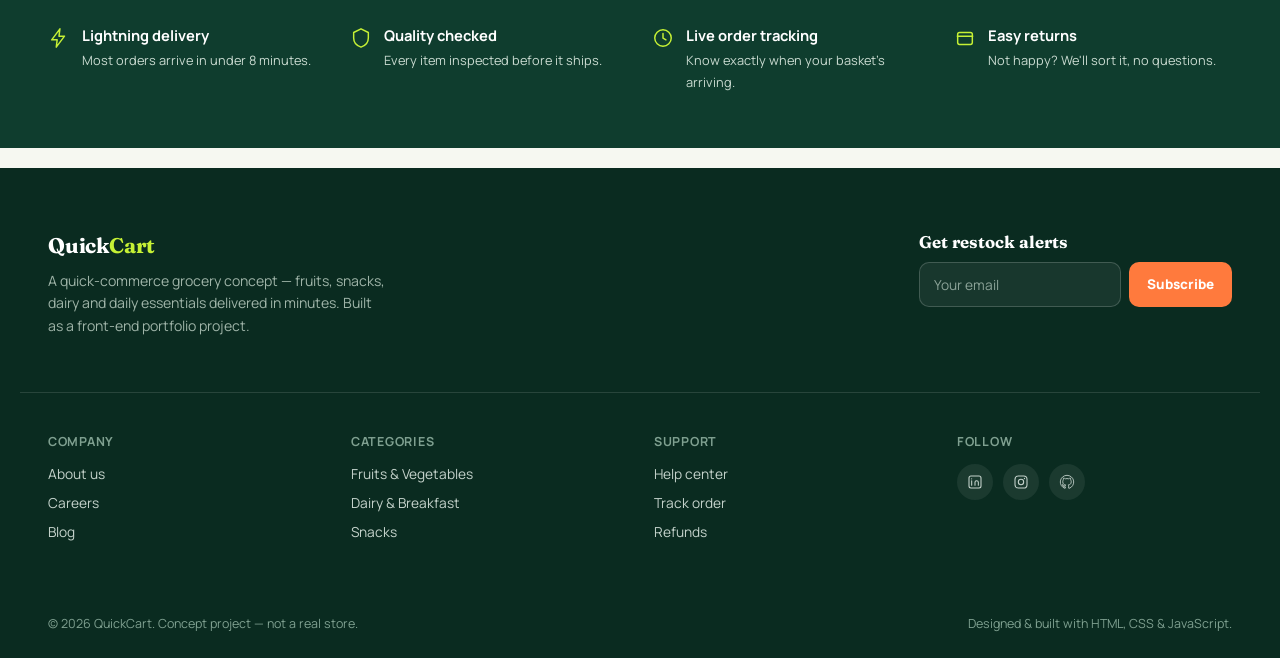
==== commit be686e96: "added login" ====
--- a/index.html
+++ b/index.html
@@ -38,13 +38,13 @@
     </div>
 
     <div class="header-actions">
-      <button class="btn-ghost desktop-only" id="loginBtn">
+      <a class="btn-ghost desktop-only" href="login.html" id="loginBtn">
         <svg width="16" height="16" viewBox="0 0 24 24" fill="none"><circle cx="12" cy="8" r="3.5" stroke="currentColor" stroke-width="2"/><path d="M4.5 20c1.6-3.6 4.6-5.5 7.5-5.5s5.9 1.9 7.5 5.5" stroke="currentColor" stroke-width="2" stroke-linecap="round"/></svg>
         Login
-      </button>
-      <button class="btn-ghost mobile-only" id="loginBtnMobile" aria-label="Login" style="padding:9px;">
+      </a>
+      <a class="btn-ghost mobile-only" href="login.html" id="loginBtnMobile" aria-label="Login" style="padding:9px;">
         <svg width="18" height="18" viewBox="0 0 24 24" fill="none"><circle cx="12" cy="8" r="3.5" stroke="currentColor" stroke-width="2"/><path d="M4.5 20c1.6-3.6 4.6-5.5 7.5-5.5s5.9 1.9 7.5 5.5" stroke="currentColor" stroke-width="2" stroke-linecap="round"/></svg>
-      </button>
+      </a>
       <button class="cart-btn" id="cartBtn" aria-label="Open cart">
         <svg width="18" height="18" viewBox="0 0 24 24" fill="none"><path d="M3 4H5L7.2 14.6a2 2 0 0 0 2 1.6H17a2 2 0 0 0 2-1.5L20.5 8H6" stroke="#fff" stroke-width="2" stroke-linecap="round" stroke-linejoin="round"/><circle cx="9" cy="20" r="1.3" fill="#fff"/><circle cx="17" cy="20" r="1.3" fill="#fff"/></svg>
         <span class="cart-total" id="cartHeaderTotal">₹0</span>
@@ -180,26 +180,6 @@
   <button id="mobileCartBtn">View cart</button>
 </div>
 
-<!-- ============ LOGIN MODAL ============ -->
-<div class="modal" id="loginModal">
-  <div class="modal-box">
-    <button class="modal-close" id="modalClose" aria-label="Close">
-      <svg width="18" height="18" viewBox="0 0 24 24" fill="none"><path d="M6 6l12 12M18 6 6 18" stroke="currentColor" stroke-width="2" stroke-linecap="round"/></svg>
-    </button>
-    <h3 id="modalTitle">Welcome back</h3>
-    <p class="sub" id="modalSub">Log in to track orders and reorder faster.</p>
-    <div class="modal-tabs">
-      <button class="active" id="tabLogin">Login</button>
-      <button id="tabSignup">Sign up</button>
-    </div>
-    <form id="loginForm">
-      <div class="field"><label>Email</label><input type="email" placeholder="you@example.com" required></div>
-      <div class="field"><label>Password</label><input type="password" placeholder="••••••••" required></div>
-      <button type="submit" class="modal-submit" id="modalSubmitBtn">Log in</button>
-    </form>
-  </div>
-</div>
-
 <!-- ============ FOOTER ============ -->
 <footer class="site-footer">
   <div class="footer-top">
@@ -225,8 +205,8 @@
     </div>
     <div class="footer-col">
       <h5>Categories</h5>
-      <a href="#categoriesSection">Fruits &amp; Vegetables</a>
-      <a href="#categoriesSection">Dairy &amp; Breakfast</a>
+      <a href="#categoriesSection">Fruits & Vegetables</a>
+      <a href="#categoriesSection">Dairy & Breakfast</a>
       <a href="#categoriesSection">Snacks</a>
     </div>
     <div class="footer-col">
--- a/style.css
+++ b/style.css
@@ -1,280 +1,458 @@
 :root{
-  --bg:#F6F8F1;
-  --paper:#FFFFFF;
-  --ink:#152219;
-  --muted:#5B6B60;
-  --line:#E1E6D9;
-  --forest:#0F3D2E;
-  --forest-light:#1E5C42;
-  --forest-dark:#0A2B20;
-  --citrus:#FF7A3D;
-  --citrus-dark:#E5601F;
-  --lime:#C6F135;
-  --sun:#FFC94A;
-  --radius-s:10px;
-  --radius-m:16px;
-  --radius-l:28px;
-  --shadow-s:0 2px 10px rgba(15,61,46,0.08);
-  --shadow-m:0 14px 34px rgba(15,61,46,0.16);
-  --container:1240px;
+    --bg:#F6F8F1;
+    --paper:#FFFFFF;
+    --ink:#152219;
+    --muted:#5B6B60;
+    --line:#E1E6D9;
+    --forest:#0F3D2E;
+    --forest-light:#1E5C42;
+    --forest-dark:#0A2B20;
+    --citrus:#FF7A3D;
+    --citrus-dark:#E5601F;
+    --lime:#C6F135;
+    --sun:#FFC94A;
+    --radius-s:10px;
+    --radius-m:16px;
+    --radius-l:28px;
+    --shadow-s:0 2px 10px rgba(15,61,46,0.08);
+    --shadow-m:0 14px 34px rgba(15,61,46,0.16);
+    --container:1240px;
+  }
+
+  *,*::before,*::after{box-sizing:border-box;}
+  html{scroll-behavior:smooth;}
+  body{
+    margin:0;
+    background:var(--bg);
+    color:var(--ink);
+    font-family:'Manrope',sans-serif;
+    -webkit-font-smoothing:antialiased;
+  }
+  img,svg{display:block;max-width:100%;}
+  button{font-family:inherit;cursor:pointer;}
+  input{font-family:inherit;}
+  a{color:inherit;text-decoration:none;}
+  .hidden{display:none !important;}
+  .muted{color:var(--muted);}
+  .mono{font-family:'Space Mono',monospace;}
+  .container{max-width:var(--container);margin:0 auto;padding:0 28px;}
+  .desktop-only{display:block;}
+  .mobile-only{display:none;}
+
+  h1,h2,h3{font-family:'Fraunces',serif;margin:0;color:var(--forest-dark);}
+
+  button:focus-visible, a:focus-visible, input:focus-visible{
+    outline:3px solid var(--citrus);
+    outline-offset:2px;
+  }
+
+  /* ---------- HEADER ---------- */
+  .site-header{
+    position:sticky;top:0;z-index:60;
+    background:rgba(246,248,241,0.92);
+    backdrop-filter:blur(10px);
+    border-bottom:1px solid var(--line);
+  }
+  .header-row{
+    max-width:var(--container);margin:0 auto;padding:14px 28px;
+    display:flex;align-items:center;gap:22px;
+  }
+  .logo{display:flex;align-items:center;gap:8px;flex-shrink:0;}
+  .logo-mark{
+    width:34px;height:34px;border-radius:9px;background:var(--forest);
+    display:flex;align-items:center;justify-content:center;
+  }
+  .logo-text{font-family:'Fraunces',serif;font-weight:700;font-size:1.32rem;letter-spacing:-0.01em;color:var(--forest-dark);}
+  .logo-text span{color:var(--citrus);}
+
+  .location-pill{
+    display:flex;align-items:center;gap:8px;background:var(--paper);
+    border:1px solid var(--line);border-radius:999px;padding:8px 14px;
+    cursor:pointer;flex-shrink:0;position:relative;transition:border-color .2s;
+  }
+  .location-pill:hover{border-color:var(--forest-light);}
+  .location-pill .pin{color:var(--citrus);flex-shrink:0;}
+  .location-text{display:flex;flex-direction:column;line-height:1.15;}
+  .location-text .eta{font-size:.68rem;font-weight:700;color:var(--forest);text-transform:uppercase;letter-spacing:.04em;}
+  .location-text .addr{font-size:.82rem;font-weight:600;max-width:170px;overflow:hidden;text-overflow:ellipsis;white-space:nowrap;}
+  .location-dropdown{
+    position:absolute;top:calc(100% + 10px);left:0;background:var(--paper);
+    border:1px solid var(--line);border-radius:var(--radius-m);box-shadow:var(--shadow-m);
+    min-width:260px;padding:8px;z-index:80;
+  }
+  .location-dropdown button{
+    display:block;width:100%;text-align:left;background:none;border:none;
+    padding:10px 12px;border-radius:10px;font-size:.86rem;color:var(--ink);
+  }
+  .location-dropdown button:hover{background:var(--bg);}
+
+  .search-wrap{
+    flex:1;display:flex;align-items:center;gap:10px;background:var(--paper);
+    border:1px solid var(--line);border-radius:999px;padding:10px 16px;
+    transition:border-color .2s, box-shadow .2s;
+  }
+  .search-wrap:focus-within{border-color:var(--forest-light);box-shadow:0 0 0 4px rgba(30,92,66,.08);}
+  .search-wrap svg{flex-shrink:0;color:var(--muted);}
+  .search-wrap input{border:none;outline:none;background:none;width:100%;font-size:.92rem;color:var(--ink);}
+
+  .header-actions{display:flex;align-items:center;gap:12px;flex-shrink:0;}
+  .btn-ghost{
+    display:flex;align-items:center;gap:8px;background:none;border:1.5px solid var(--line);
+    border-radius:999px;padding:9px 16px;font-weight:700;font-size:.86rem;color:var(--forest-dark);
+    transition:border-color .2s, background .2s;
+  }
+  .btn-ghost:hover{border-color:var(--forest-light);background:var(--paper);}
+
+  .cart-btn{
+    position:relative;display:flex;align-items:center;gap:10px;background:var(--forest);
+    color:#fff;border:none;border-radius:999px;padding:9px 16px 9px 12px;font-weight:700;font-size:.86rem;
+    transition:transform .15s;
+  }
+  .cart-btn:hover{transform:translateY(-1px);}
+  .cart-badge{
+    position:absolute;top:-6px;right:-6px;background:var(--citrus);color:#fff;
+    font-size:.66rem;font-weight:800;min-width:18px;height:18px;border-radius:999px;
+    display:flex;align-items:center;justify-content:center;padding:0 4px;
+    box-shadow:0 0 0 2px var(--bg);
+  }
+  @keyframes pop{0%{transform:scale(1)}50%{transform:scale(1.25)}100%{transform:scale(1)}}
+  .cart-btn.pulse .cart-badge{animation:pop .4s ease;}
+
+  .header-row-mobile{display:none;}
+
+  /* ---------- HERO ---------- */
+  .hero{padding:64px 0 40px;overflow:hidden;}
+  .hero-inner{
+    max-width:var(--container);margin:0 auto;padding:0 28px;
+    display:grid;grid-template-columns:1.05fr .95fr;gap:56px;align-items:center;
+  }
+  .eyebrow{
+    display:inline-flex;align-items:center;gap:8px;background:#fff;border:1px solid var(--line);
+    padding:7px 14px;border-radius:999px;font-size:.78rem;font-weight:700;color:var(--forest);
+    margin-bottom:22px;
+  }
+  .hero h1{
+    font-size:clamp(2.5rem,4.6vw,4rem);font-weight:600;line-height:1.02;letter-spacing:-0.02em;margin-bottom:20px;
+  }
+  .hero h1 em{font-style:italic;color:var(--citrus);}
+  .hero p.lede{font-size:1.08rem;color:var(--muted);max-width:460px;line-height:1.6;margin-bottom:30px;}
+  .hero-cta{display:flex;gap:12px;margin-bottom:36px;flex-wrap:wrap;}
+  .btn-primary{
+    background:var(--citrus);color:#fff;border:none;border-radius:999px;padding:15px 26px;
+    font-weight:800;font-size:.94rem;box-shadow:var(--shadow-s);transition:transform .15s, background .2s;
+  }
+  .btn-primary:hover{background:var(--citrus-dark);transform:translateY(-2px);}
+  .btn-secondary{
+    background:none;color:var(--forest-dark);border:1.5px solid var(--forest-dark);border-radius:999px;
+    padding:15px 26px;font-weight:800;font-size:.94rem;transition:background .2s,color .2s;
+  }
+  .btn-secondary:hover{background:var(--forest-dark);color:#fff;}
+  .hero-stats{display:flex;gap:32px;flex-wrap:wrap;}
+  .hero-stats .stat b{display:block;font-family:'Fraunces',serif;font-size:1.5rem;color:var(--forest-dark);}
+  .hero-stats .stat span{font-size:.78rem;color:var(--muted);font-weight:600;}
+
+  .hero-visual{position:relative;height:420px;}
+  .visual-grid{
+    position:absolute;inset:0;display:grid;grid-template-columns:repeat(3,1fr);
+    grid-template-rows:repeat(3,1fr);gap:14px;
+  }
+  .visual-tile{
+    border-radius:22px;display:flex;align-items:center;justify-content:center;font-size:2.1rem;
+    box-shadow:var(--shadow-s);
+  }
+  .visual-tile:nth-child(1){grid-column:1/3;grid-row:1/3;font-size:3.4rem;}
+  .visual-tile:nth-child(5){grid-row:2/4;}
+
+  .stamp{
+    position:absolute;width:150px;height:150px;top:-18px;right:-6px;
+    filter:drop-shadow(0 10px 18px rgba(15,61,46,.25));
+  }
+  .stamp .ring{animation:spin 14s linear infinite;transform-origin:75px 75px;}
+  @keyframes spin{to{transform:rotate(360deg);}}
+  .stamp .core{
+    position:absolute;inset:0;display:flex;flex-direction:column;align-items:center;justify-content:center;
+    color:var(--forest-dark);
+  }
+  .stamp .core b{font-family:'Fraunces',serif;font-size:2.2rem;line-height:1;}
+  .stamp .core span{font-size:.6rem;font-weight:800;letter-spacing:.1em;}
+
+  /* ---------- SECTIONS COMMON ---------- */
+  section{padding:56px 0;}
+  .section-head{
+    max-width:var(--container);margin:0 auto 28px;padding:0 28px;
+    display:flex;justify-content:space-between;align-items:flex-end;gap:16px;flex-wrap:wrap;
+  }
+  .section-head h2{font-size:clamp(1.6rem,2.6vw,2.1rem);font-weight:600;}
+  .section-head p{margin:6px 0 0;color:var(--muted);}
+
+  .reveal{opacity:0;transform:translateY(22px);transition:opacity .6s ease, transform .6s ease;}
+  .reveal.in-view{opacity:1;transform:translateY(0);}
+
+  /* ---------- CATEGORIES ---------- */
+  .category-scroller{
+    max-width:var(--container);margin:0 auto;padding:0 28px;
+    display:grid;grid-template-columns:repeat(8,1fr);gap:14px;
+  }
+  .cat-tile{
+    background:var(--paper);border:2px solid transparent;border-radius:var(--radius-m);
+    padding:18px 10px;display:flex;flex-direction:column;align-items:center;gap:8px;
+    text-align:center;transition:transform .18s ease, border-color .18s ease, box-shadow .18s ease;
+    box-shadow:var(--shadow-s);
+  }
+  .cat-tile:hover{transform:translateY(-4px);box-shadow:var(--shadow-m);}
+  .cat-tile.active{border-color:var(--forest);}
+  .cat-tile .cat-emoji{font-size:2rem;}
+  .cat-tile .cat-name{font-size:.78rem;font-weight:700;color:var(--forest-dark);line-height:1.2;}
+
+  /* ---------- PRODUCTS ---------- */
+  .product-grid{
+    max-width:var(--container);margin:0 auto;padding:0 28px;
+    display:grid;grid-template-columns:repeat(auto-fill,minmax(215px,1fr));gap:20px;
+  }
+  .product-card{
+    background:var(--paper);border-radius:var(--radius-m);overflow:hidden;box-shadow:var(--shadow-s);
+    transition:transform .2s ease, box-shadow .2s ease;display:flex;flex-direction:column;
+  }
+  .product-card:hover{transform:translateY(-5px);box-shadow:var(--shadow-m);}
+  .product-media{
+    position:relative;height:130px;display:flex;align-items:center;justify-content:center;font-size:3rem;
+  }
+  .mini-badge{
+    position:absolute;top:10px;left:10px;background:rgba(255,255,255,.85);color:var(--forest-dark);
+    font-size:.62rem;font-weight:800;padding:4px 8px;border-radius:999px;
+  }
+  .product-body{padding:14px 14px 16px;display:flex;flex-direction:column;gap:6px;flex:1;}
+  .product-body .unit{font-size:.7rem;color:var(--muted);font-weight:700;text-transform:uppercase;letter-spacing:.03em;}
+  .product-body h3{font-size:.98rem;font-weight:600;line-height:1.25;min-height:2.4em;}
+  .product-footer{margin-top:auto;display:flex;align-items:center;justify-content:space-between;gap:8px;}
+  .price{font-family:'Space Mono',monospace;font-weight:700;font-size:1.02rem;color:var(--forest-dark);}
+  .add-btn{
+    background:#fff;border:1.5px solid var(--citrus);color:var(--citrus-dark);font-weight:800;
+    font-size:.78rem;padding:8px 16px;border-radius:10px;transition:background .18s,color .18s;
+  }
+  .add-btn:hover{background:var(--citrus);color:#fff;}
+  .stepper{
+    display:flex;align-items:center;gap:0;background:var(--citrus);border-radius:10px;overflow:hidden;
+  }
+  .stepper button{
+    background:none;border:none;color:#fff;font-weight:800;font-size:1rem;width:28px;height:32px;
+  }
+  .stepper button:hover{background:rgba(255,255,255,.18);}
+  .stepper .qty{color:#fff;font-weight:800;font-family:'Space Mono',monospace;font-size:.84rem;min-width:18px;text-align:center;}
+
+  .no-results{max-width:var(--container);margin:20px auto;padding:0 28px;color:var(--muted);}
+
+  /* ---------- WHY US STRIP ---------- */
+  .strip{background:var(--forest);color:#fff;}
+  .strip-inner{
+    max-width:var(--container);margin:0 auto;padding:0 28px;
+    display:grid;grid-template-columns:repeat(4,1fr);gap:24px;
+  }
+  .strip-item{display:flex;gap:12px;align-items:flex-start;}
+  .strip-item svg{flex-shrink:0;color:var(--lime);margin-top:2px;}
+  .strip-item b{display:block;font-size:.92rem;margin-bottom:3px;}
+  .strip-item span{font-size:.8rem;color:#C9DAD0;}
+
+  /* ---------- CART DRAWER ---------- */
+  .overlay{
+    position:fixed;inset:0;background:rgba(10,20,15,.45);z-index:90;
+    opacity:0;pointer-events:none;transition:opacity .25s ease;
+  }
+  .overlay.open{opacity:1;pointer-events:auto;}
+  .cart-drawer{
+    position:fixed;top:0;right:0;height:100%;width:420px;max-width:92vw;background:var(--bg);
+    z-index:95;transform:translateX(100%);transition:transform .3s ease;
+    display:flex;flex-direction:column;box-shadow:-16px 0 40px rgba(0,0,0,.15);
+  }
+  .cart-drawer.open{transform:translateX(0);}
+  .drawer-head{
+    display:flex;align-items:center;justify-content:space-between;padding:20px 22px;
+    border-bottom:1px solid var(--line);background:var(--paper);
+  }
+  .drawer-head h3{font-size:1.2rem;}
+  .drawer-head button{background:none;border:none;color:var(--muted);}
+  .drawer-items{flex:1;overflow-y:auto;padding:14px 22px;}
+  .drawer-row{display:flex;align-items:center;gap:12px;padding:12px 0;border-bottom:1px solid var(--line);}
+  .drawer-row .dmedia{width:52px;height:52px;border-radius:12px;display:flex;align-items:center;justify-content:center;font-size:1.5rem;flex-shrink:0;}
+  .drawer-row .dinfo{flex:1;min-width:0;}
+  .drawer-row .dinfo h4{margin:0;font-size:.88rem;font-weight:700;color:var(--forest-dark);white-space:nowrap;overflow:hidden;text-overflow:ellipsis;}
+  .drawer-row .dinfo .dprice{font-family:'Space Mono',monospace;font-size:.8rem;color:var(--muted);}
+  .drawer-row .stepper{flex-shrink:0;}
+  .drawer-empty{flex:1;display:flex;flex-direction:column;align-items:center;justify-content:center;gap:10px;padding:40px;text-align:center;}
+  .drawer-empty .emoji-big{font-size:3rem;}
+  .drawer-empty p{color:var(--muted);font-size:.9rem;max-width:220px;}
+  .drawer-summary{padding:18px 22px 22px;background:var(--paper);border-top:1px solid var(--line);}
+  .srow{display:flex;justify-content:space-between;font-size:.86rem;color:var(--muted);margin-bottom:8px;}
+  .srow.total{color:var(--forest-dark);font-weight:800;font-size:1rem;margin-top:12px;padding-top:12px;border-top:1px dashed var(--line);}
+  .srow b{font-family:'Space Mono',monospace;color:var(--ink);}
+  .checkout-btn{
+    width:100%;background:var(--citrus);color:#fff;border:none;border-radius:14px;padding:15px;
+    font-weight:800;font-size:.96rem;margin-top:14px;transition:background .2s;
+  }
+  .checkout-btn:hover{background:var(--citrus-dark);}
+
+  .mobile-cart-bar{
+    position:fixed;bottom:16px;left:16px;right:16px;background:var(--forest);color:#fff;
+    border-radius:16px;padding:14px 18px;display:none;align-items:center;justify-content:space-between;
+    z-index:70;box-shadow:var(--shadow-m);
+  }
+  .mobile-cart-bar b{font-family:'Space Mono',monospace;}
+  .mobile-cart-bar button{background:var(--citrus);color:#fff;border:none;border-radius:999px;padding:9px 16px;font-weight:800;font-size:.82rem;}
+
+  /* ---------- MODAL (login) ---------- */
+  .modal{
+    position:fixed;inset:0;z-index:100;display:flex;align-items:center;justify-content:center;
+    background:rgba(10,20,15,.5);opacity:0;pointer-events:none;transition:opacity .25s ease;padding:20px;
+  }
+  .modal.open{opacity:1;pointer-events:auto;}
+  .modal-box{
+    background:var(--paper);border-radius:var(--radius-l);padding:32px;width:100%;max-width:380px;
+    box-shadow:var(--shadow-m);transform:translateY(14px);transition:transform .25s ease;
+  }
+  .modal.open .modal-box{transform:translateY(0);}
+  .modal-box h3{font-size:1.4rem;margin-bottom:4px;}
+  .modal-box p.sub{color:var(--muted);font-size:.86rem;margin:0 0 22px;}
+  .modal-tabs{display:flex;gap:8px;margin-bottom:20px;background:var(--bg);padding:4px;border-radius:999px;}
+  .modal-tabs button{flex:1;background:none;border:none;padding:9px;border-radius:999px;font-weight:700;font-size:.82rem;color:var(--muted);}
+  .modal-tabs button.active{background:var(--forest);color:#fff;}
+  .field{margin-bottom:14px;}
+  .field label{display:block;font-size:.76rem;font-weight:700;color:var(--muted);margin-bottom:6px;}
+  .field input{width:100%;padding:11px 14px;border-radius:10px;border:1.5px solid var(--line);font-size:.9rem;}
+  .field input:focus{outline:none;border-color:var(--forest-light);}
+  .modal-submit{
+    width:100%;background:var(--forest);color:#fff;border:none;border-radius:12px;padding:13px;
+    font-weight:800;font-size:.92rem;margin-top:6px;
+  }
+  .modal-close{position:absolute;top:18px;right:18px;background:none;border:none;color:var(--muted);}
+  .modal-box{position:relative;}
+
+  /* ---------- FOOTER ---------- */
+  .site-footer{background:var(--forest-dark);color:#D9E5DE;padding:64px 0 26px;margin-top:20px;}
+  .footer-top{
+    max-width:var(--container);margin:0 auto;padding:0 28px 40px;display:flex;justify-content:space-between;
+    gap:40px;flex-wrap:wrap;border-bottom:1px solid rgba(255,255,255,.12);
+  }
+  .footer-brand{max-width:340px;}
+  .footer-brand .logo-text{color:#fff;}
+  .footer-brand p{color:#9FB4A8;font-size:.88rem;line-height:1.6;margin-top:12px;}
+  .footer-newsletter{min-width:280px;}
+  .footer-newsletter h4{font-family:'Fraunces',serif;font-size:1.05rem;margin:0 0 10px;color:#fff;}
+  .newsletter-form{display:flex;gap:8px;}
+  .newsletter-form input{
+    flex:1;padding:12px 14px;border-radius:10px;border:1px solid rgba(255,255,255,.18);
+    background:rgba(255,255,255,.06);color:#fff;font-size:.86rem;
+  }
+  .newsletter-form input::placeholder{color:#8CA398;}
+  .newsletter-form button{background:var(--citrus);color:#fff;border:none;border-radius:10px;padding:0 18px;font-weight:800;font-size:.84rem;}
+
+  .footer-links{
+    max-width:var(--container);margin:0 auto;padding:40px 28px;display:grid;
+    grid-template-columns:repeat(4,1fr);gap:28px;
+  }
+  .footer-col h5{font-size:.78rem;text-transform:uppercase;letter-spacing:.06em;color:#7FA090;margin:0 0 14px;}
+  .footer-col a{display:block;font-size:.86rem;color:#D9E5DE;margin-bottom:10px;opacity:.9;}
+  .footer-col a:hover{opacity:1;color:var(--lime);}
+  .footer-social{display:flex;gap:10px;}
+  .footer-social a{
+    width:36px;height:36px;border-radius:999px;background:rgba(255,255,255,.08);
+    display:flex;align-items:center;justify-content:center;
+  }
+  .footer-social a:hover{background:var(--lime);color:var(--forest-dark);}
+  .footer-bottom{
+    max-width:var(--container);margin:0 auto;padding:24px 28px 0;display:flex;justify-content:space-between;
+    flex-wrap:wrap;gap:10px;font-size:.78rem;color:#7FA090;
+  }
+
+  /* ---------- TOAST ---------- */
+  .toast-container{position:fixed;bottom:20px;left:50%;transform:translateX(-50%);z-index:200;display:flex;flex-direction:column;gap:8px;align-items:center;}
+  .toast{
+    background:var(--forest-dark);color:#fff;padding:12px 20px;border-radius:999px;font-size:.86rem;font-weight:600;
+    box-shadow:var(--shadow-m);opacity:0;transform:translateY(10px);transition:opacity .25s ease, transform .25s ease;
+  }
+  .toast.show{opacity:1;transform:translateY(0);}
+
+  /* ---------- RESPONSIVE ---------- */
+  @media (max-width:1024px){
+    .hero-inner{grid-template-columns:1fr;}
+    .hero-visual{height:300px;order:-1;}
+    .category-scroller{grid-template-columns:repeat(4,1fr);}
+    .strip-inner{grid-template-columns:repeat(2,1fr);}
+    .footer-links{grid-template-columns:repeat(2,1fr);}
+  }
+  @media (max-width:768px){
+    .desktop-only{display:none;}
+    .mobile-only{display:flex;}
+    .header-row{flex-wrap:nowrap;padding:12px 18px 0;}
+    .header-row .location-pill,.header-row .search-wrap{display:none;}
+    .header-row-mobile{
+      display:flex;gap:10px;padding:10px 18px 14px;max-width:var(--container);margin:0 auto;
+    }
+    .header-row-mobile .location-pill{flex-shrink:0;}
+    .container,.section-head,.category-scroller,.product-grid,.strip-inner,.footer-top,.footer-links,.footer-bottom,.hero-inner{padding-left:18px;padding-right:18px;}
+    .hero{padding:36px 0 30px;}
+    .category-scroller{grid-template-columns:repeat(3,1fr);gap:10px;}
+    .product-grid{grid-template-columns:repeat(2,1fr);gap:14px;}
+    .strip-inner{grid-template-columns:1fr;gap:20px;}
+    .footer-top{flex-direction:column;}
+    .footer-links{grid-template-columns:repeat(2,1fr);}
+    .mobile-cart-bar{display:flex;}
+    .cart-btn .cart-total{display:none;}
+    .hero-stats{gap:20px;}
+    .stamp{width:110px;height:110px;top:-6px;right:8px;}
+    .stamp .core b{font-size:1.6rem;}
+  }
+  @media (max-width:480px){
+    .category-scroller{grid-template-columns:repeat(3,1fr);}
+    .product-grid{grid-template-columns:repeat(2,1fr);}
+    .footer-links{grid-template-columns:1fr 1fr;}
+  }
+
+  /* ---------- AUTH PAGE (login.html) ---------- */
+.auth-header{
+  max-width:var(--container);margin:0 auto;padding:22px 28px;display:flex;align-items:center;
 }
-
-*,*::before,*::after{box-sizing:border-box;}
-html{scroll-behavior:smooth;}
-body{
-  margin:0;
-  background:var(--bg);
-  color:var(--ink);
-  font-family:'Manrope',sans-serif;
-  -webkit-font-smoothing:antialiased;
+.auth-wrap{
+  min-height:calc(100vh - 84px);display:grid;grid-template-columns:1fr 1fr;align-items:stretch;
 }
-img,svg{display:block;max-width:100%;}
-button{font-family:inherit;cursor:pointer;}
-input{font-family:inherit;}
-a{color:inherit;text-decoration:none;}
-.hidden{display:none !important;}
-.muted{color:var(--muted);}
-.mono{font-family:'Space Mono',monospace;}
-.container{max-width:var(--container);margin:0 auto;padding:0 28px;}
-.desktop-only{display:block;}
-.mobile-only{display:none;}
-
-h1,h2,h3{font-family:'Fraunces',serif;margin:0;color:var(--forest-dark);}
-
-button:focus-visible, a:focus-visible, input:focus-visible{
-  outline:3px solid var(--citrus);
-  outline-offset:2px;
+.auth-visual{
+  background:var(--forest);color:#fff;display:flex;flex-direction:column;justify-content:center;
+  padding:60px;position:relative;overflow:hidden;
 }
-
-/* ---------- HEADER ---------- */
-.site-header{
-  position:sticky;top:0;z-index:60;
-  background:rgba(246,248,241,0.92);
-  backdrop-filter:blur(10px);
-  border-bottom:1px solid var(--line);
+.auth-visual h2{color:#fff;font-size:clamp(1.8rem,3vw,2.6rem);font-weight:600;line-height:1.15;max-width:420px;}
+.auth-visual p{color:#B9CFC2;font-size:.95rem;max-width:380px;margin-top:14px;line-height:1.6;}
+.auth-visual .visual-grid{position:absolute;right:-60px;bottom:-60px;width:340px;height:340px;opacity:.9;}
+.auth-visual .visual-tile{box-shadow:none;}
+
+.auth-form-side{display:flex;align-items:center;justify-content:center;padding:40px 28px;}
+.auth-card{width:100%;max-width:380px;}
+.auth-card h1{font-size:1.7rem;font-weight:600;margin-bottom:6px;}
+.auth-card p.sub{color:var(--muted);font-size:.88rem;margin:0 0 26px;}
+.auth-tabs{display:flex;gap:8px;margin-bottom:24px;background:var(--bg);padding:4px;border-radius:999px;}
+.auth-tabs button{flex:1;background:none;border:none;padding:10px;border-radius:999px;font-weight:700;font-size:.84rem;color:var(--muted);}
+.auth-tabs button.active{background:var(--forest);color:#fff;}
+.auth-field{margin-bottom:16px;}
+.auth-field label{display:block;font-size:.78rem;font-weight:700;color:var(--muted);margin-bottom:6px;}
+.auth-field input{width:100%;padding:12px 14px;border-radius:10px;border:1.5px solid var(--line);font-size:.92rem;}
+.auth-field input:focus{outline:none;border-color:var(--forest-light);}
+.auth-row{display:flex;justify-content:space-between;align-items:center;margin:-4px 0 18px;font-size:.8rem;}
+.auth-row a{color:var(--forest);font-weight:700;}
+.auth-check{display:flex;align-items:center;gap:8px;color:var(--muted);}
+.auth-submit{
+  width:100%;background:var(--citrus);color:#fff;border:none;border-radius:12px;padding:14px;
+  font-weight:800;font-size:.94rem;transition:background .2s;
 }
-.header-row{
-  max-width:var(--container);margin:0 auto;padding:14px 28px;
-  display:flex;align-items:center;gap:22px;
+.auth-submit:hover{background:var(--citrus-dark);}
+.auth-switch{text-align:center;font-size:.86rem;color:var(--muted);margin-top:20px;}
+.auth-switch a{color:var(--forest);font-weight:800;}
+.auth-guest{display:block;text-align:center;font-size:.82rem;color:var(--muted);margin-top:14px;}
+.auth-guest:hover{color:var(--forest);}
+.auth-hidden{display:none !important;}
+
+@media (max-width:900px){
+  .auth-wrap{grid-template-columns:1fr;}
+  .auth-visual{display:none;}
 }
-.logo{display:flex;align-items:center;gap:8px;flex-shrink:0;}
-.logo-mark{
-  width:34px;height:34px;border-radius:9px;background:var(--forest);
-  display:flex;align-items:center;justify-content:center;
-}
-.logo-text{font-family:'Fraunces',serif;font-weight:700;font-size:1.32rem;letter-spacing:-0.01em;color:var(--forest-dark);}
-.logo-text span{color:var(--citrus);}
-
-.location-pill{
-  display:flex;align-items:center;gap:8px;background:var(--paper);
-  border:1px solid var(--line);border-radius:999px;padding:8px 14px;
-  cursor:pointer;flex-shrink:0;position:relative;transition:border-color .2s;
-}
-.location-pill:hover{border-color:var(--forest-light);}
-.location-pill .pin{color:var(--citrus);flex-shrink:0;}
-.location-text{display:flex;flex-direction:column;line-height:1.15;}
-.location-text .eta{font-size:.68rem;font-weight:700;color:var(--forest);text-transform:uppercase;letter-spacing:.04em;}
-.location-text .addr{font-size:.82rem;font-weight:600;max-width:170px;overflow:hidden;text-overflow:ellipsis;white-space:nowrap;}
-.location-dropdown{
-  position:absolute;top:calc(100% + 10px);left:0;background:var(--paper);
-  border:1px solid var(--line);border-radius:var(--radius-m);box-shadow:var(--shadow-m);
-  min-width:260px;padding:8px;z-index:80;
-}
-.location-dropdown button{
-  display:block;width:100%;text-align:left;background:none;border:none;
-  padding:10px 12px;border-radius:10px;font-size:.86rem;color:var(--ink);
-}
-.location-dropdown button:hover{background:var(--bg);}
-
-.search-wrap{
-  flex:1;display:flex;align-items:center;gap:10px;background:var(--paper);
-  border:1px solid var(--line);border-radius:999px;padding:10px 16px;
-  transition:border-color .2s, box-shadow .2s;
-}
-.search-wrap:focus-within{border-color:var(--forest-light);box-shadow:0 0 0 4px rgba(30,92,66,.08);}
-.search-wrap svg{flex-shrink:0;color:var(--muted);}
-.search-wrap input{border:none;outline:none;background:none;width:100%;font-size:.92rem;color:var(--ink);}
-
-.header-actions{display:flex;align-items:center;gap:12px;flex-shrink:0;}
-.btn-ghost{
-  display:flex;align-items:center;gap:8px;background:none;border:1.5px solid var(--line);
-  border-radius:999px;padding:9px 16px;font-weight:700;font-size:.86rem;color:var(--forest-dark);
-  transition:border-color .2s, background .2s;
-}
-.btn-ghost:hover{border-color:var(--forest-light);background:var(--paper);}
-
-.cart-btn{
-  position:relative;display:flex;align-items:center;gap:10px;background:var(--forest);
-  color:#fff;border:none;border-radius:999px;padding:9px 16px 9px 12px;font-weight:700;font-size:.86rem;
-  transition:transform .15s;
-}
-.cart-btn:hover{transform:translateY(-1px);}
-.cart-badge{
-  position:absolute;top:-6px;right:-6px;background:var(--citrus);color:#fff;
-  font-size:.66rem;font-weight:800;min-width:18px;height:18px;border-radius:999px;
-  display:flex;align-items:center;justify-content:center;padding:0 4px;
-  box-shadow:0 0 0 2px var(--bg);
-}
-@keyframes pop{0%{transform:scale(1)}50%{transform:scale(1.25)}100%{transform:scale(1)}}
-.cart-btn.pulse .cart-badge{animation:pop .4s ease;}
-
-.header-row-mobile{display:none;}
-
-/* ---------- HERO ---------- */
-.hero{padding:64px 0 40px;overflow:hidden;}
-.hero-inner{
-  max-width:var(--container);margin:0 auto;padding:0 28px;
-  display:grid;grid-template-columns:1.05fr .95fr;gap:56px;align-items:center;
-}
-.eyebrow{
-  display:inline-flex;align-items:center;gap:8px;background:#fff;border:1px solid var(--line);
-  padding:7px 14px;border-radius:999px;font-size:.78rem;font-weight:700;color:var(--forest);
-  margin-bottom:22px;
-}
-.hero h1{
-  font-size:clamp(2.5rem,4.6vw,4rem);font-weight:600;line-height:1.02;letter-spacing:-0.02em;margin-bottom:20px;
-}
-.hero h1 em{font-style:italic;color:var(--citrus);}
-.hero p.lede{font-size:1.08rem;color:var(--muted);max-width:460px;line-height:1.6;margin-bottom:30px;}
-.hero-cta{display:flex;gap:12px;margin-bottom:36px;flex-wrap:wrap;}
-.btn-primary{
-  background:var(--citrus);color:#fff;border:none;border-radius:999px;padding:15px 26px;
-  font-weight:800;font-size:.94rem;box-shadow:var(--shadow-s);transition:transform .15s, background .2s;
-}
-.btn-primary:hover{background:var(--citrus-dark);transform:translateY(-2px);}
-.btn-secondary{
-  background:none;color:var(--forest-dark);border:1.5px solid var(--forest-dark);border-radius:999px;
-  padding:15px 26px;font-weight:800;font-size:.94rem;transition:background .2s,color .2s;
-}
-.btn-secondary:hover{background:var(--forest-dark);color:#fff;}
-.hero-stats{display:flex;gap:32px;flex-wrap:wrap;}
-.hero-stats .stat b{display:block;font-family:'Fraunces',serif;font-size:1.5rem;color:var(--forest-dark);}
-.hero-stats .stat span{font-size:.78rem;color:var(--muted);font-weight:600;}
-
-.hero-visual{position:relative;height:420px;}
-.visual-grid{
-  position:absolute;inset:0;display:grid;grid-template-columns:repeat(3,1fr);
-  grid-template-rows:repeat(3,1fr);gap:14px;
-}
-.visual-tile{
-  border-radius:22px;display:flex;align-items:center;justify-content:center;font-size:2.1rem;
-  box-shadow:var(--shadow-s);
-}
-.visual-tile:nth-child(1){grid-column:1/3;grid-row:1/3;font-size:3.4rem;}
-.visual-tile:nth-child(5){grid-row:2/4;}
-
-.stamp{
-  position:absolute;width:150px;height:150px;top:-18px;right:-6px;
-  filter:drop-shadow(0 10px 18px rgba(15,61,46,.25));
-}
-.stamp .ring{animation:spin 14s linear infinite;transform-origin:75px 75px;}
-@keyframes spin{to{transform:rotate(360deg);}}
-.stamp .core{
-  position:absolute;inset:0;display:flex;flex-direction:column;align-items:center;justify-content:center;
-  color:var(--forest-dark);
-}
-.stamp .core b{font-family:'Fraunces',serif;font-size:2.2rem;line-height:1;}
-.stamp .core span{font-size:.6rem;font-weight:800;letter-spacing:.1em;}
-
-/* ---------- SECTIONS COMMON ---------- */
-section{padding:56px 0;}
-.section-head{
-  max-width:var(--container);margin:0 auto 28px;padding:0 28px;
-  display:flex;justify-content:space-between;align-items:flex-end;gap:16px;flex-wrap:wrap;
-}
-.section-head h2{font-size:clamp(1.6rem,2.6vw,2.1rem);font-weight:600;}
-.section-head p{margin:6px 0 0;color:var(--muted);}
-
-.reveal{opacity:0;transform:translateY(22px);transition:opacity .6s ease, transform .6s ease;}
-.reveal.in-view{opacity:1;transform:translateY(0);}
-
-/* ---------- CATEGORIES ---------- */
-.category-scroller{
-  max-width:var(--container);margin:0 auto;padding:0 28px;
-  display:grid;grid-template-columns:repeat(8,1fr);gap:14px;
-}
-.cat-tile{
-  background:var(--paper);border:2px solid transparent;border-radius:var(--radius-m);
-  padding:18px 10px;display:flex;flex-direction:column;align-items:center;gap:8px;
-  text-align:center;transition:transform .18s ease, border-color .18s ease, box-shadow .18s ease;
-  box-shadow:var(--shadow-s);
-}
-.cat-tile:hover{transform:translateY(-4px);box-shadow:var(--shadow-m);}
-.cat-tile.active{border-color:var(--forest);}
-.cat-tile .cat-emoji{font-size:2rem;}
-.cat-tile .cat-name{font-size:.78rem;font-weight:700;color:var(--forest-dark);line-height:1.2;}
-
-/* ---------- PRODUCTS ---------- */
-.product-grid{
-  max-width:var(--container);margin:0 auto;padding:0 28px;
-  display:grid;grid-template-columns:repeat(auto-fill,minmax(215px,1fr));gap:20px;
-}
-.product-card{
-  background:var(--paper);border-radius:var(--radius-m);overflow:hidden;box-shadow:var(--shadow-s);
-  transition:transform .2s ease, box-shadow .2s ease;display:flex;flex-direction:column;
-}
-.product-card:hover{transform:translateY(-5px);box-shadow:var(--shadow-m);}
-.product-media{
-  position:relative;height:130px;display:flex;align-items:center;justify-content:center;font-size:3rem;
-}
-.mini-badge{
-  position:absolute;top:10px;left:10px;background:rgba(255,255,255,.85);color:var(--forest-dark);
-  font-size:.62rem;font-weight:800;padding:4px 8px;border-radius:999px;
-}
-.product-body{padding:14px 14px 16px;display:flex;flex-direction:column;gap:6px;flex:1;}
-.product-body .unit{font-size:.7rem;color:var(--muted);font-weight:700;text-transform:uppercase;letter-spacing:.03em;}
-.product-body h3{font-size:.98rem;font-weight:600;line-height:1.25;min-height:2.4em;}
-.product-footer{margin-top:auto;display:flex;align-items:center;justify-content:space-between;gap:8px;}
-.price{font-family:'Space Mono',monospace;font-weight:700;font-size:1.02rem;color:var(--forest-dark);}
-.add-btn{
-  background:#fff;border:1.5px solid var(--citrus);color:var(--citrus-dark);font-weight:800;
-  font-size:.78rem;padding:8px 16px;border-radius:10px;transition:background .18s,color .18s;
-}
-.add-btn:hover{background:var(--citrus);color:#fff;}
-.stepper{
-  display:flex;align-items:center;gap:0;background:var(--citrus);border-radius:10px;overflow:hidden;
-}
-.stepper button{
-  background:none;border:none;color:#fff;font-weight:800;font-size:1rem;width:28px;height:32px;
-}
-.stepper button:hover{background:rgba(255,255,255,.18);}
-.stepper .qty{color:#fff;font-weight:800;font-family:'Space Mono',monospace;font-size:.84rem;min-width:18px;text-align:center;}
-
-.no-results{max-width:var(--container);margin:20px auto;padding:0 28px;color:var(--muted);}
-
-/* ---------- WHY US STRIP ---------- */
-.strip{background:var(--forest);color:#fff;}
-.strip-inner{
-  max-width:var(--container);margin:0 auto;padding:0 28px;
-  display:grid;grid-template-columns:repeat(4,1fr);gap:24px;
-}
-.strip-item{display:flex;gap:12px;align-items:flex-start;}
-.strip-item svg{flex-shrink:0;color:var(--lime);margin-top:2px;}
-.strip-item b{display:block;font-size:.92rem;margin-bottom:3px;}
-.strip-item span{font-size:.8rem;color:#C9DAD0;}
-
-/* ---------- CART DRAWER ---------- */
-.overlay{
-  position:fixed;inset:0;background:rgba(10,20,15,.45);z-index:90;
-  opacity:0;pointer-events:none;transition:opacity .25s ease;
-}
-.overlay.open{opacity:1;pointer-events:auto;}
-.cart-drawer{
-  position:fixed;top:0;right:0;height:100%;width:420px;max-width:92vw;background:var(--bg);
-  z-index:95;transform:translateX(100%);transition:transform .3s ease;
-  display:flex;flex-direction:column;box-shadow:-16px 0 40px rgba(0,0,0,.15);
-}
-.cart-drawer.open{transform:translateX(0);}
-.drawer-head{
-  display:flex;align-items:center;justify-content:space-between;padding:20px 22px;
-  border-bottom:1px solid var(--line);background:var(--paper);
-}
-.drawer-head h3{font-size:1.2rem;}
-.drawer-head button{background:none;border:none;color:var(--muted);}
-.drawer-items{flex:1;overflow-y:auto;padding:14px 22px;}
-.drawer-row{display:flex;align-items:center;gap:12px;padding:12px 0;border-bottom:1px solid var(--line);}
-.drawer-row .dmedia{width:52px;height:52px;border-radius:12px;display:flex;align-items:center;justify-content:center;font-size:1.5rem;flex-shrink:0;}
-.drawer-row .dinfo{flex:1;min-width:0;}
-.drawer-row .dinfo h4{margin:0;font-size:.88rem;font-weight:700;color:var(--forest-dark);white-space:nowrap;overflow:hidden;text-overflow:ellipsis;}
-.drawer-row .dinfo .dprice{font-family:'Space Mono',monospace;font-size:.8rem;color:var(--muted);}
-.drawer-row+
+@media (prefers-reduced-motion:reduce){
+    *{animation-duration:0.01ms !important;transition-duration:0.01ms !important;}
+  }
